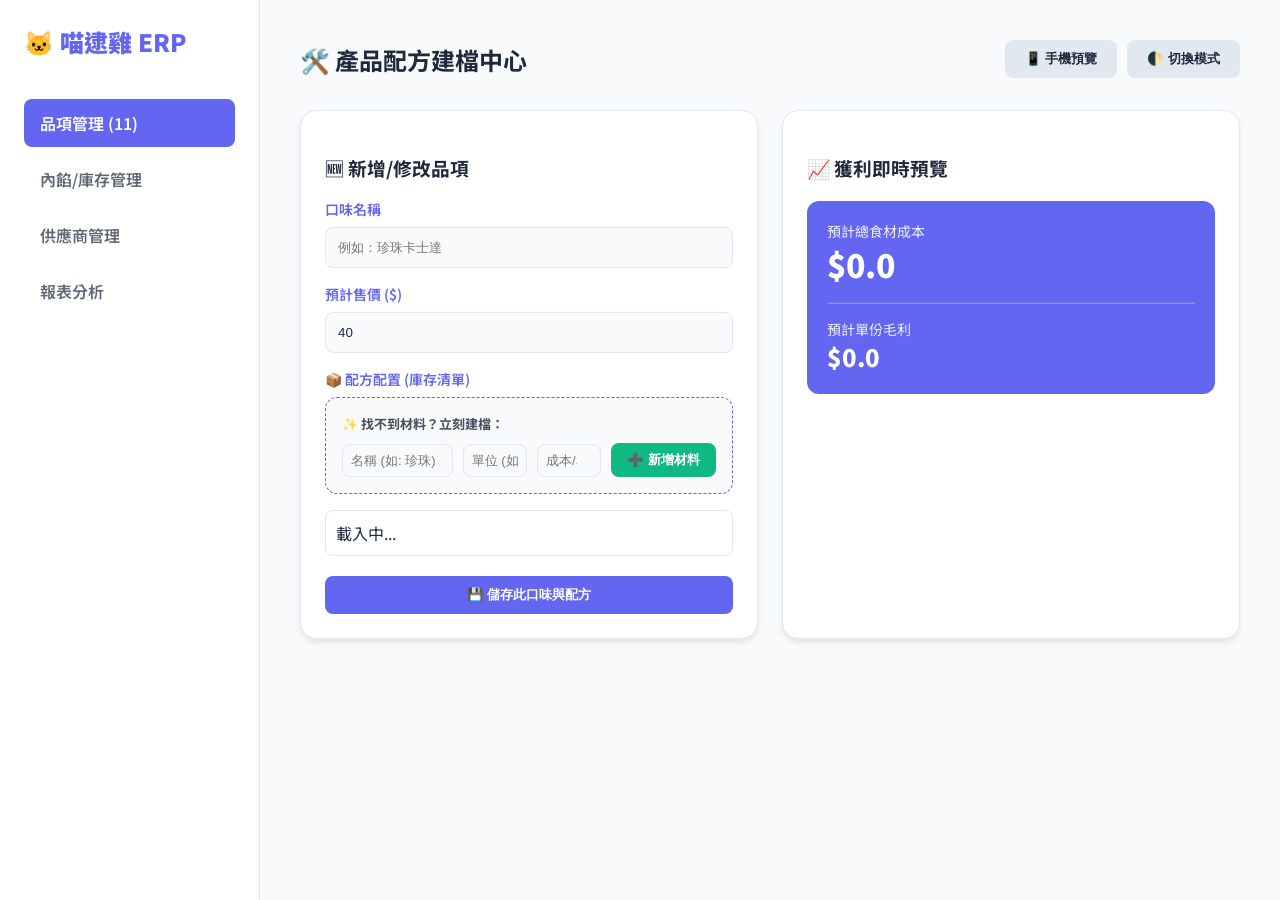
==== admin.html @ 4e8f7051 "Update admin.html" ====
<!DOCTYPE html>
<html lang="zh-TW">
<head>
    <meta charset="UTF-8">
    <meta name="viewport" content="width=device-width, initial-scale=1.0">
    <title>喵逮雞 ERP - 系統管理中心</title>
    <link href="https://fonts.googleapis.com/css2?family=Noto+Sans+TC:wght@400;700;900&display=swap" rel="stylesheet">
    <style>
        :root { --bg: #f8fafc; --card: #ffffff; --text: #1e293b; --primary: #6366f1; --border: #e2e8f0; --success: #10b981;}
        [data-theme="dark"] { --bg: #0f172a; --card: #1e293b; --text: #f1f5f9; --primary: #818cf8; --border: #334155; --success: #34d399;}

        body { font-family: 'Noto Sans TC', sans-serif; background-color: var(--bg); color: var(--text); margin: 0; display: flex; transition: all 0.3s ease; height: 100vh; overflow: hidden; }

        /* --- 側邊欄 --- */
        .sidebar { width: 260px; height: 100vh; background: var(--card); border-right: 1px solid var(--border); padding: 24px; box-sizing: border-box; flex-shrink: 0;}
        .logo { font-size: 24px; font-weight: 900; color: var(--primary); margin-bottom: 40px; }
        .nav-item { padding: 12px 16px; border-radius: 8px; cursor: pointer; margin-bottom: 8px; transition: 0.2s; font-weight: 600; color: var(--text); opacity: 0.7; }
        .nav-item:hover { opacity: 1; background: rgba(99, 102, 241, 0.1); }
        .nav-item.active { background: var(--primary); color: white; opacity: 1; }

        /* --- 主內容區 --- */
        .main-content { flex: 1; padding: 40px; max-width: 1200px; overflow-y: auto; }
        .header-actions { display: flex; justify-content: space-between; align-items: center; margin-bottom: 32px; }
        .header-actions h2 { margin: 0; }
        
        .btn-group { display: flex; gap: 10px; }

        .grid { display: grid; grid-template-columns: 1fr 1fr; gap: 24px; }
        .card { background: var(--card); padding: 24px; border-radius: 16px; border: 1px solid var(--border); box-shadow: 0 4px 6px -1px rgba(0,0,0,0.1); }

        .form-group { margin-bottom: 16px; }
        label { display: block; font-size: 14px; font-weight: 600; margin-bottom: 8px; color: var(--primary); }
        input, select { width: 100%; padding: 12px; border-radius: 8px; border: 1px solid var(--border); background: var(--bg); color: var(--text); box-sizing: border-box; }

        .quick-add-box { background: var(--bg); padding: 16px; border-radius: 12px; border: 1px dashed var(--primary); margin-bottom: 16px; display: flex; gap: 10px; align-items: center; flex-wrap: wrap;}
        .quick-add-box input { padding: 8px; font-size: 13px; }

        .bom-list { max-height: 280px; overflow-y: auto; border: 1px solid var(--border); border-radius: 8px; padding: 10px; }
        .bom-item { display: flex; align-items: center; gap: 10px; padding: 8px 0; border-bottom: 1px solid var(--border); }
        .bom-item input[type="number"] { width: 80px; }

        .btn { padding: 10px 20px; border-radius: 8px; border: none; font-weight: 700; cursor: pointer; transition: 0.2s; white-space: nowrap; }
        .btn-primary { background: var(--primary); color: white; }
        .btn-success { background: var(--success); color: white; padding: 8px 16px; }
        .btn-theme { background: var(--border); color: var(--text); }
        
        .real-time-preview { background: var(--primary); color: white; padding: 20px; border-radius: 12px; margin-top: 20px; }
        .page-section { display: none; animation: fadeIn 0.3s ease; }
        .page-section.active { display: block; }
        @keyframes fadeIn { from { opacity: 0; transform: translateY(10px); } to { opacity: 1; transform: translateY(0); } }

        /* =========================================
           自動適應 (iPad 與 手機真實環境)
           ========================================= */
        @media (max-width: 1024px) {
            .grid { grid-template-columns: 1fr; } /* iPad 直立時自動變單排 */
            .main-content { padding: 24px; }
        }
        @media (max-width: 768px) {
            body { flex-direction: column; overflow-y: auto; height: auto; }
            .sidebar { width: 100%; height: auto; position: sticky; top: 0; z-index: 100; border-right: none; border-bottom: 1px solid var(--border); padding: 12px; display: flex; flex-wrap: nowrap; overflow-x: auto; gap: 8px; align-items: center;}
            .logo { margin-bottom: 0; margin-right: 16px; font-size: 18px; white-space: nowrap; }
            .nav-item { margin-bottom: 0; white-space: nowrap; padding: 8px 12px; font-size: 14px;}
            .main-content { padding: 16px; overflow-y: visible;}
            .header-actions { flex-direction: column; align-items: flex-start; gap: 16px; }
            .btn-group { width: 100%; display: flex; }
            .btn-group .btn { flex: 1; }
            .quick-add-box input { flex: 1 1 100%; } /* 手機上輸入框換行 */
        }

        /* =========================================
           電腦端的「模擬手機」預覽模式 (模擬 iPhone 17 Pro 寬度)
           ========================================= */
        body.simulate-mobile {
            max-width: 393px;
            margin: 0 auto;
            border-left: 1px solid var(--border);
            border-right: 1px solid var(--border);
            box-shadow: 0 0 30px rgba(0,0,0,0.15);
            flex-direction: column;
            overflow-y: auto;
            height: 100vh;
        }
        body.simulate-mobile .sidebar { width: 100%; height: auto; position: sticky; top: 0; z-index: 100; border-right: none; border-bottom: 1px solid var(--border); padding: 12px; display: flex; flex-wrap: nowrap; overflow-x: auto; gap: 8px; align-items: center;}
        body.simulate-mobile .logo { display: none; } /* 手機預覽時隱藏大 Logo 節省空間 */
        body.simulate-mobile .nav-item { margin-bottom: 0; white-space: nowrap; padding: 8px 12px; font-size: 14px;}
        body.simulate-mobile .grid { grid-template-columns: 1fr; }
        body.simulate-mobile .main-content { padding: 16px; overflow-y: visible;}
        body.simulate-mobile .header-actions { flex-direction: column; align-items: stretch; gap: 12px; }
        body.simulate-mobile .header-actions h2 { font-size: 20px; }
        body.simulate-mobile .btn-group { display: flex; gap: 8px; width: 100%; }
        body.simulate-mobile .btn-group .btn { flex: 1; padding: 8px; font-size: 13px;}
        body.simulate-mobile .quick-add-box input { flex: 1 1 100%; }
    </style>
</head>
<body>

<div class="sidebar">
    <div class="logo">🐱 喵逮雞 ERP</div>
    <div class="nav-item active" onclick="switchPage('products', this)">品項管理 (11)</div>
    <div class="nav-item" onclick="switchPage('inventory', this)">內餡/庫存管理</div>
    <div class="nav-item" onclick="switchPage('suppliers', this)">供應商管理</div>
    <div class="nav-item" onclick="switchPage('reports', this)">報表分析</div>
</div>

<div class="main-content">
    <div class="header-actions">
        <h2 id="pageTitle">🛠️ 產品配方建檔中心</h2>
        <div class="btn-group">
            <button class="btn btn-theme" id="mobileToggleBtn" onclick="toggleMobileView()">📱 手機預覽</button>
            <button class="btn btn-theme" onclick="toggleTheme()">🌓 切換模式</button>
        </div>
    </div>

    <div id="page-products" class="page-section active">
        <div class="grid">
            <div class="card">
                <h3>🆕 新增/修改品項</h3>
                <div class="form-group"><label>口味名稱</label><input type="text" id="prodName" placeholder="例如：珍珠卡士達"></div>
                <div class="form-group"><label>預計售價 ($)</label><input type="number" id="prodPrice" value="40" oninput="calculateRealTime()"></div>
                
                <label>📦 配方配置 (庫存清單)</label>
                <div class="quick-add-box">
                    <div style="width: 100%; font-size: 13px; font-weight: bold; color: var(--text); opacity: 0.8;">✨ 找不到材料？立刻建檔：</div>
                    <input type="text" id="newMatName" placeholder="名稱 (如: 珍珠)" style="flex: 2;">
                    <input type="text" id="newMatUnit" placeholder="單位 (如: 克)" style="flex: 1;">
                    <input type="number" id="newMatCost" placeholder="成本/單位" style="flex: 1;" step="0.1">
                    <button class="btn btn-success" onclick="quickAddMaterial()">➕ 新增材料</button>
                </div>

                <div class="bom-list" id="bomList">載入中...</div>
                <button class="btn btn-primary" style="width: 100%; margin-top: 20px;" onclick="saveProduct()">💾 儲存此口味與配方</button>
            </div>
            <div class="card">
                <h3>📈 獲利即時預覽</h3>
                <div class="real-time-preview">
                    <div style="font-size: 14px; opacity: 0.9;">預計總食材成本</div>
                    <div style="font-size: 32px; font-weight: 900;" id="totalCost">$0.0</div>
                    <hr style="opacity: 0.3; margin: 15px 0;">
                    <div style="font-size: 14px; opacity: 0.9;">預計單份毛利</div>
                    <div style="font-size: 24px; font-weight: 900;" id="grossProfit">$0.0</div>
                </div>
            </div>
        </div>
    </div>

    <div id="page-inventory" class="page-section"><div class="card"><h3>📦 倉庫管理 (建置中)</h3></div></div>
    <div id="page-suppliers" class="page-section"><div class="card"><h3>🚚 供應商管理 (建置中)</h3></div></div>
    <div id="page-reports" class="page-section"><div class="card"><h3>📊 報表分析 (建置中)</h3></div></div>
</div>

<script>
    const API_URL = "https://whatthemeownews-erp-backend-324921111026.europe-west1.run.app";
    let materials = [];

    function switchPage(pageId, element) {
        document.querySelectorAll('.nav-item').forEach(el => el.classList.remove('active'));
        element.classList.add('active');
        document.querySelectorAll('.page-section').forEach(el => el.classList.remove('active'));
        document.getElementById('page-' + pageId).classList.add('active');
        document.getElementById('pageTitle').textContent = "🛠️ " + element.textContent;
    }

    function toggleTheme() {
        const theme = document.body.getAttribute('data-theme') === 'dark' ? 'light' : 'dark';
        document.body.setAttribute('data-theme', theme);
    }

    // 🌟 新增：切換手機預覽模式的魔法
    function toggleMobileView() {
        document.body.classList.toggle('simulate-mobile');
        const btn = document.getElementById('mobileToggleBtn');
        if (document.body.classList.contains('simulate-mobile')) {
            btn.textContent = '💻 電腦模式';
        } else {
            btn.textContent = '📱 手機預覽';
        }
    }

    async function loadMaterials() {
        const currentState = {};
        document.querySelectorAll('.bom-item').forEach(item => {
            const checkbox = item.querySelector('.mat-check');
            const qty = item.querySelector('.mat-qty').value;
            if (checkbox && checkbox.checked) {
                currentState[checkbox.dataset.id] = qty;
            }
        });

        try {
            const res = await fetch(`${API_URL}/api/inventory`);
            const result = await res.json();
            materials = result.data;
            const container = document.getElementById('bomList');
            
            if(materials.length === 0) {
                container.innerHTML = "尚未建檔任何材料，請由上方快速新增！";
                return;
            }
            
            container.innerHTML = materials.map(m => `
                <div class="bom-item">
                    <input type="checkbox" class="mat-check" data-id="${m.id}" data-cost="${m.unit_cost}" onchange="calculateRealTime()">
                    <span style="flex: 1; font-weight: bold; color: var(--primary);">${m.name}</span>
                    <input type="number" class="mat-qty" placeholder="用量" step="0.1" data-id="${m.id}" oninput="calculateRealTime()">
                    <small style="color: var(--text); opacity: 0.6;">${m.unit}</small>
                </div>
            `).join('');

            document.querySelectorAll('.bom-item').forEach(item => {
                const checkbox = item.querySelector('.mat-check');
                const qtyInput = item.querySelector('.mat-qty');
                if (currentState[checkbox.dataset.id] !== undefined) {
                    checkbox.checked = true;
                    qtyInput.value = currentState[checkbox.dataset.id];
                }
            });
            calculateRealTime();
        } catch (e) { console.error("載入失敗", e); }
    }

    async function quickAddMaterial() {
        const name = document.getElementById('newMatName').value.trim();
        const unit = document.getElementById('newMatUnit').value.trim();
        const unit_cost = parseFloat(document.getElementById('newMatCost').value);

        if(!name || !unit || isNaN(unit_cost)) return alert("請填寫完整的材料名稱、單位與成本！");

        const btn = document.querySelector('.quick-add-box .btn-success');
        btn.textContent = "⏳ 新增中...";

        try {
            const res = await fetch(`${API_URL}/api/materials`, {
                method: 'POST',
                headers: { 'Content-Type': 'application/json' },
                body: JSON.stringify({ name, unit, unit_cost })
            });
            const result = await res.json();
            
            if(result.status === 'success') {
                document.getElementById('newMatName').value = '';
                document.getElementById('newMatUnit').value = '';
                document.getElementById('newMatCost').value = '';
                await loadMaterials();
            } else {
                alert(result.message);
            }
        } catch (e) {
            alert("新增失敗，請檢查網路連線！");
        } finally {
            btn.textContent = "➕ 新增材料";
        }
    }

    function calculateRealTime() {
        let totalCost = 0;
        const price = parseFloat(document.getElementById('prodPrice').value) || 0;
        document.querySelectorAll('.bom-item').forEach(item => {
            const checkbox = item.querySelector('.mat-check');
            const qtyInput = item.querySelector('.mat-qty');
            if (checkbox.checked) {
                totalCost += (parseFloat(checkbox.dataset.cost) * (parseFloat(qtyInput.value) || 0));
            }
        });
        document.getElementById('totalCost').textContent = `$${totalCost.toFixed(2)}`;
        document.getElementById('grossProfit').textContent = `$${(price - totalCost).toFixed(2)}`;
    }

    async function saveProduct() {
        const name = document.getElementById('prodName').value.trim();
        const price = parseInt(document.getElementById('prodPrice').value);
        if(!name) return alert("請輸入口味名稱！");

        const recipes = [];
        document.querySelectorAll('.bom-item').forEach(item => {
            const checkbox = item.querySelector('.mat-check');
            if (checkbox.checked) {
                recipes.push({
                    material_id: parseInt(checkbox.dataset.id),
                    consume_qty: parseFloat(item.querySelector('.mat-qty').value) || 0
                });
            }
        });
        if(recipes.length === 0) return alert("請至少勾選一項材料作為配方！");
        
        try {
            const res = await fetch(`${API_URL}/api/admin/products`, {
                method: 'POST',
                headers: { 'Content-Type': 'application/json' },
                body: JSON.stringify({ name, price, recipes })
            });
            const result = await res.json();
            alert(result.message);
            
            if(result.status === 'success') {
                document.getElementById('prodName').value = '';
                document.querySelectorAll('.mat-check').forEach(cb => cb.checked = false);
                document.querySelectorAll('.mat-qty').forEach(qty => qty.value = '');
                calculateRealTime();
            }
        } catch (e) { alert("儲存失敗"); }
    }

    window.onload = loadMaterials;
</script>

</body>
</html>
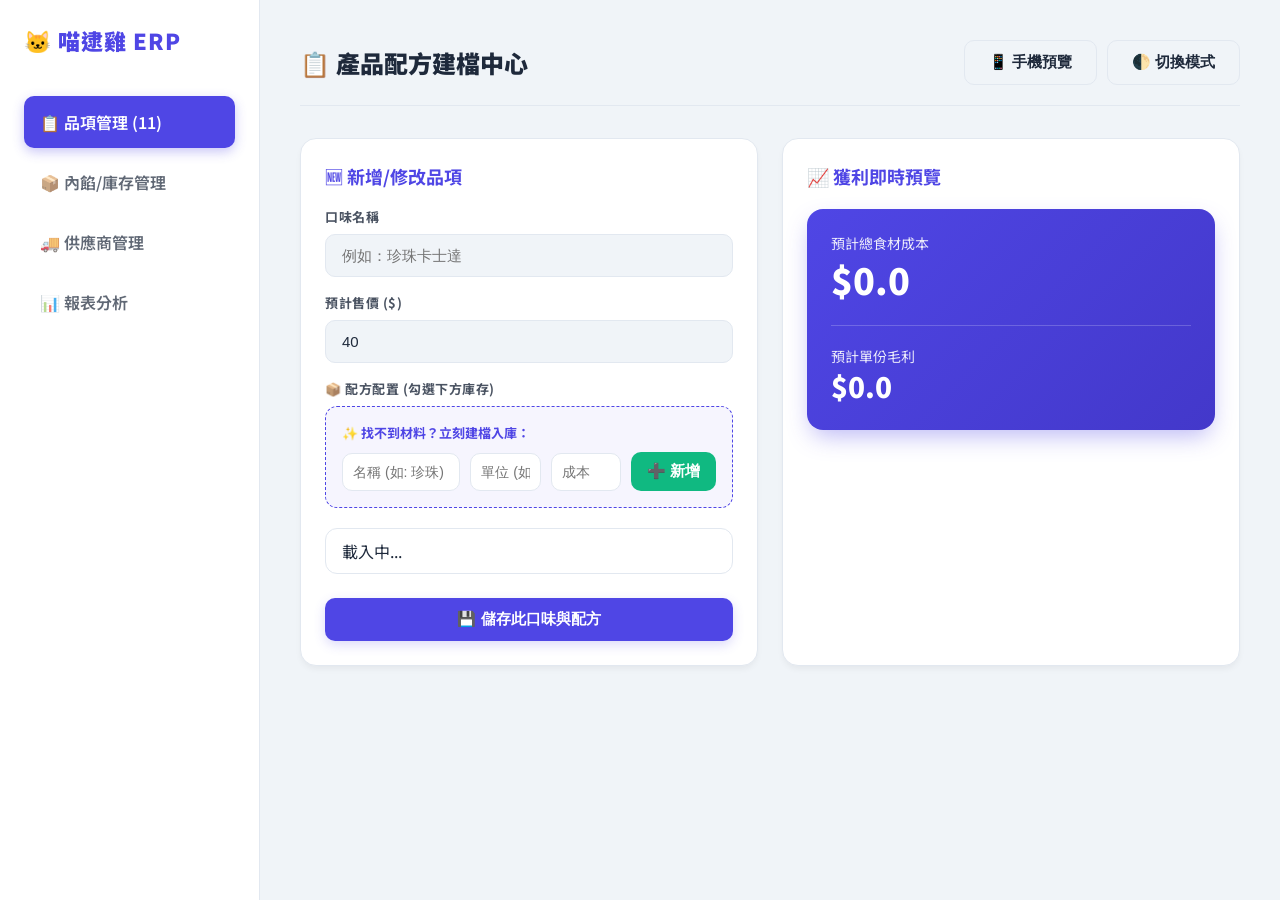
==== commit b26da16f: "Update admin.html" ====
--- a/admin.html
+++ b/admin.html
@@ -6,106 +6,128 @@
     <title>喵逮雞 ERP - 系統管理中心</title>
     <link href="https://fonts.googleapis.com/css2?family=Noto+Sans+TC:wght@400;700;900&display=swap" rel="stylesheet">
     <style>
-        :root { --bg: #f8fafc; --card: #ffffff; --text: #1e293b; --primary: #6366f1; --border: #e2e8f0; --success: #10b981;}
-        [data-theme="dark"] { --bg: #0f172a; --card: #1e293b; --text: #f1f5f9; --primary: #818cf8; --border: #334155; --success: #34d399;}
+        :root { 
+            --bg: #f0f4f8; --card: #ffffff; --text: #1e293b; 
+            --primary: #4f46e5; --primary-hover: #4338ca;
+            --border: #e2e8f0; --success: #10b981; --danger: #ef4444; --warning: #f59e0b;
+        }
+        [data-theme="dark"] { 
+            --bg: #0f172a; --card: #1e293b; --text: #f8fafc; 
+            --primary: #6366f1; --primary-hover: #818cf8;
+            --border: #334155; --success: #34d399; --danger: #f87171; --warning: #fbbf24;
+        }
 
         body { font-family: 'Noto Sans TC', sans-serif; background-color: var(--bg); color: var(--text); margin: 0; display: flex; transition: all 0.3s ease; height: 100vh; overflow: hidden; }
 
         /* --- 側邊欄 --- */
-        .sidebar { width: 260px; height: 100vh; background: var(--card); border-right: 1px solid var(--border); padding: 24px; box-sizing: border-box; flex-shrink: 0;}
-        .logo { font-size: 24px; font-weight: 900; color: var(--primary); margin-bottom: 40px; }
-        .nav-item { padding: 12px 16px; border-radius: 8px; cursor: pointer; margin-bottom: 8px; transition: 0.2s; font-weight: 600; color: var(--text); opacity: 0.7; }
-        .nav-item:hover { opacity: 1; background: rgba(99, 102, 241, 0.1); }
-        .nav-item.active { background: var(--primary); color: white; opacity: 1; }
+        .sidebar { width: 260px; height: 100vh; background: var(--card); border-right: 1px solid var(--border); padding: 24px; box-sizing: border-box; flex-shrink: 0; display: flex; flex-direction: column; gap: 8px;}
+        .logo { font-size: 22px; font-weight: 900; color: var(--primary); margin-bottom: 32px; letter-spacing: 1px;}
+        .nav-item { padding: 14px 16px; border-radius: 10px; cursor: pointer; transition: 0.2s; font-weight: 600; color: var(--text); opacity: 0.7; display: flex; align-items: center; gap: 10px;}
+        .nav-item:hover { opacity: 1; background: rgba(79, 70, 229, 0.08); }
+        .nav-item.active { background: var(--primary); color: white; opacity: 1; box-shadow: 0 4px 12px rgba(79, 70, 229, 0.3); }
 
         /* --- 主內容區 --- */
-        .main-content { flex: 1; padding: 40px; max-width: 1200px; overflow-y: auto; }
-        .header-actions { display: flex; justify-content: space-between; align-items: center; margin-bottom: 32px; }
-        .header-actions h2 { margin: 0; }
+        .main-content { flex: 1; padding: 40px; max-width: 1400px; overflow-y: auto; }
+        .header-actions { display: flex; justify-content: space-between; align-items: center; margin-bottom: 32px; border-bottom: 1px solid var(--border); padding-bottom: 20px;}
+        .header-actions h2 { margin: 0; font-size: 24px; font-weight: 900;}
         
         .btn-group { display: flex; gap: 10px; }
 
         .grid { display: grid; grid-template-columns: 1fr 1fr; gap: 24px; }
-        .card { background: var(--card); padding: 24px; border-radius: 16px; border: 1px solid var(--border); box-shadow: 0 4px 6px -1px rgba(0,0,0,0.1); }
+        .card { background: var(--card); padding: 24px; border-radius: 16px; border: 1px solid var(--border); box-shadow: 0 4px 6px -1px rgba(0,0,0,0.05); margin-bottom: 24px;}
+        .card h3 { margin-top: 0; display: flex; align-items: center; gap: 8px; color: var(--primary); font-size: 18px;}
 
         .form-group { margin-bottom: 16px; }
-        label { display: block; font-size: 14px; font-weight: 600; margin-bottom: 8px; color: var(--primary); }
-        input, select { width: 100%; padding: 12px; border-radius: 8px; border: 1px solid var(--border); background: var(--bg); color: var(--text); box-sizing: border-box; }
-
-        .quick-add-box { background: var(--bg); padding: 16px; border-radius: 12px; border: 1px dashed var(--primary); margin-bottom: 16px; display: flex; gap: 10px; align-items: center; flex-wrap: wrap;}
-        .quick-add-box input { padding: 8px; font-size: 13px; }
-
-        .bom-list { max-height: 280px; overflow-y: auto; border: 1px solid var(--border); border-radius: 8px; padding: 10px; }
-        .bom-item { display: flex; align-items: center; gap: 10px; padding: 8px 0; border-bottom: 1px solid var(--border); }
-        .bom-item input[type="number"] { width: 80px; }
-
-        .btn { padding: 10px 20px; border-radius: 8px; border: none; font-weight: 700; cursor: pointer; transition: 0.2s; white-space: nowrap; }
-        .btn-primary { background: var(--primary); color: white; }
-        .btn-success { background: var(--success); color: white; padding: 8px 16px; }
-        .btn-theme { background: var(--border); color: var(--text); }
-        
-        .real-time-preview { background: var(--primary); color: white; padding: 20px; border-radius: 12px; margin-top: 20px; }
-        .page-section { display: none; animation: fadeIn 0.3s ease; }
+        label { display: block; font-size: 13px; font-weight: 700; margin-bottom: 8px; color: var(--text); opacity: 0.8; text-transform: uppercase; letter-spacing: 0.5px;}
+        input, select { width: 100%; padding: 12px 16px; border-radius: 10px; border: 1px solid var(--border); background: var(--bg); color: var(--text); box-sizing: border-box; font-size: 15px; transition: 0.2s; }
+        input:focus { outline: none; border-color: var(--primary); box-shadow: 0 0 0 3px rgba(79, 70, 229, 0.1); }
+
+        .quick-add-box { background: rgba(79, 70, 229, 0.05); padding: 16px; border-radius: 12px; border: 1px dashed var(--primary); margin-bottom: 20px; display: flex; gap: 10px; align-items: center; flex-wrap: wrap;}
+        .quick-add-box input { padding: 10px; font-size: 14px; background: var(--card);}
+
+        /* 配方清單優化 */
+        .bom-list { max-height: 320px; overflow-y: auto; border: 1px solid var(--border); border-radius: 12px; padding: 10px 16px; background: var(--card);}
+        .bom-item { display: flex; align-items: center; gap: 12px; padding: 12px 0; border-bottom: 1px dashed var(--border); }
+        .bom-item:last-child { border-bottom: none; }
+        .bom-item .mat-check { width: 20px; height: 20px; flex-shrink: 0; cursor: pointer; accent-color: var(--primary);}
+        .bom-item .mat-name { flex: 1; font-weight: 700; color: var(--text); white-space: nowrap; overflow: hidden; text-overflow: ellipsis; font-size: 15px;}
+        .bom-item input[type="number"] { width: 90px !important; flex-shrink: 0; padding: 8px; text-align: center; }
+        .bom-item .mat-unit { width: 24px; flex-shrink: 0; text-align: right; color: var(--text); opacity: 0.5; font-size: 13px; font-weight: bold;}
+
+        /* 按鈕優化 */
+        .btn { padding: 12px 24px; border-radius: 10px; border: none; font-weight: 700; cursor: pointer; transition: 0.2s; white-space: nowrap; font-size: 15px; display: inline-flex; align-items: center; justify-content: center; gap: 8px;}
+        .btn-primary { background: var(--primary); color: white; box-shadow: 0 4px 12px rgba(79, 70, 229, 0.2); }
+        .btn-primary:hover { background: var(--primary-hover); transform: translateY(-1px); }
+        .btn-success { background: var(--success); color: white; padding: 10px 16px; }
+        .btn-theme { background: var(--bg); color: var(--text); border: 1px solid var(--border);}
+        .btn-theme:hover { background: var(--border); }
+        
+        /* 預覽卡片優化 */
+        .real-time-preview { background: linear-gradient(135deg, var(--primary), var(--primary-hover)); color: white; padding: 24px; border-radius: 16px; margin-top: 20px; box-shadow: 0 10px 25px -5px rgba(79, 70, 229, 0.4);}
+        
+        /* 🌟 新增：專業的資料表格樣式 */
+        .table-responsive { width: 100%; overflow-x: auto; border-radius: 12px; border: 1px solid var(--border); }
+        table { width: 100%; border-collapse: collapse; text-align: left; background: var(--card); min-width: 600px;}
+        th { background: var(--bg); color: var(--text); font-weight: 700; padding: 16px; font-size: 13px; text-transform: uppercase; letter-spacing: 0.5px; border-bottom: 2px solid var(--border);}
+        td { padding: 16px; border-bottom: 1px solid var(--border); font-size: 15px; color: var(--text); }
+        tr:last-child td { border-bottom: none; }
+        tr:hover { background: rgba(79, 70, 229, 0.03); }
+        
+        .badge { padding: 6px 12px; border-radius: 20px; font-size: 12px; font-weight: 800; text-transform: uppercase; letter-spacing: 0.5px;}
+        .badge-safe { background: rgba(16, 185, 129, 0.15); color: var(--success); }
+        .badge-danger { background: rgba(239, 68, 68, 0.15); color: var(--danger); }
+
+        .page-section { display: none; animation: fadeIn 0.4s ease; }
         .page-section.active { display: block; }
-        @keyframes fadeIn { from { opacity: 0; transform: translateY(10px); } to { opacity: 1; transform: translateY(0); } }
+        @keyframes fadeIn { from { opacity: 0; transform: translateY(15px); } to { opacity: 1; transform: translateY(0); } }
 
         /* =========================================
            自動適應 (iPad 與 手機真實環境)
            ========================================= */
         @media (max-width: 1024px) {
-            .grid { grid-template-columns: 1fr; } /* iPad 直立時自動變單排 */
+            .grid { grid-template-columns: 1fr; } 
             .main-content { padding: 24px; }
         }
         @media (max-width: 768px) {
             body { flex-direction: column; overflow-y: auto; height: auto; }
-            .sidebar { width: 100%; height: auto; position: sticky; top: 0; z-index: 100; border-right: none; border-bottom: 1px solid var(--border); padding: 12px; display: flex; flex-wrap: nowrap; overflow-x: auto; gap: 8px; align-items: center;}
+            .sidebar { width: 100%; height: auto; position: sticky; top: 0; z-index: 100; border-right: none; border-bottom: 1px solid var(--border); padding: 12px; display: flex; flex-direction: row; flex-wrap: nowrap; overflow-x: auto; gap: 8px; align-items: center; background: var(--card);}
             .logo { margin-bottom: 0; margin-right: 16px; font-size: 18px; white-space: nowrap; }
-            .nav-item { margin-bottom: 0; white-space: nowrap; padding: 8px 12px; font-size: 14px;}
+            .nav-item { margin-bottom: 0; white-space: nowrap; padding: 10px 14px; font-size: 14px; border-radius: 8px;}
             .main-content { padding: 16px; overflow-y: visible;}
-            .header-actions { flex-direction: column; align-items: flex-start; gap: 16px; }
+            .header-actions { flex-direction: column; align-items: flex-start; gap: 16px; padding-bottom: 16px;}
             .btn-group { width: 100%; display: flex; }
             .btn-group .btn { flex: 1; }
-            .quick-add-box input { flex: 1 1 100%; } /* 手機上輸入框換行 */
-        }
-
-        /* =========================================
-           電腦端的「模擬手機」預覽模式 (模擬 iPhone 17 Pro 寬度)
-           ========================================= */
-        body.simulate-mobile {
-            max-width: 393px;
-            margin: 0 auto;
-            border-left: 1px solid var(--border);
-            border-right: 1px solid var(--border);
-            box-shadow: 0 0 30px rgba(0,0,0,0.15);
-            flex-direction: column;
-            overflow-y: auto;
-            height: 100vh;
-        }
-        body.simulate-mobile .sidebar { width: 100%; height: auto; position: sticky; top: 0; z-index: 100; border-right: none; border-bottom: 1px solid var(--border); padding: 12px; display: flex; flex-wrap: nowrap; overflow-x: auto; gap: 8px; align-items: center;}
-        body.simulate-mobile .logo { display: none; } /* 手機預覽時隱藏大 Logo 節省空間 */
-        body.simulate-mobile .nav-item { margin-bottom: 0; white-space: nowrap; padding: 8px 12px; font-size: 14px;}
+            .quick-add-box input { flex: 1 1 100%; } 
+            .card { padding: 16px; }
+        }
+
+        body.simulate-mobile { max-width: 393px; margin: 0 auto; border-left: 1px solid var(--border); border-right: 1px solid var(--border); box-shadow: 0 0 30px rgba(0,0,0,0.15); flex-direction: column; overflow-y: auto; height: 100vh; }
+        body.simulate-mobile .sidebar { width: 100%; height: auto; position: sticky; top: 0; z-index: 100; border-right: none; border-bottom: 1px solid var(--border); padding: 12px; display: flex; flex-direction: row; flex-wrap: nowrap; overflow-x: auto; gap: 8px; align-items: center;}
+        body.simulate-mobile .logo { display: none; } 
+        body.simulate-mobile .nav-item { margin-bottom: 0; white-space: nowrap; padding: 10px 14px; font-size: 14px;}
         body.simulate-mobile .grid { grid-template-columns: 1fr; }
         body.simulate-mobile .main-content { padding: 16px; overflow-y: visible;}
         body.simulate-mobile .header-actions { flex-direction: column; align-items: stretch; gap: 12px; }
         body.simulate-mobile .header-actions h2 { font-size: 20px; }
         body.simulate-mobile .btn-group { display: flex; gap: 8px; width: 100%; }
-        body.simulate-mobile .btn-group .btn { flex: 1; padding: 8px; font-size: 13px;}
+        body.simulate-mobile .btn-group .btn { flex: 1; padding: 10px; font-size: 13px;}
         body.simulate-mobile .quick-add-box input { flex: 1 1 100%; }
+        body.simulate-mobile .card { padding: 16px; }
     </style>
 </head>
 <body>
 
 <div class="sidebar">
     <div class="logo">🐱 喵逮雞 ERP</div>
-    <div class="nav-item active" onclick="switchPage('products', this)">品項管理 (11)</div>
-    <div class="nav-item" onclick="switchPage('inventory', this)">內餡/庫存管理</div>
-    <div class="nav-item" onclick="switchPage('suppliers', this)">供應商管理</div>
-    <div class="nav-item" onclick="switchPage('reports', this)">報表分析</div>
+    <div class="nav-item active" onclick="switchPage('products', this)">📋 品項管理 (11)</div>
+    <div class="nav-item" onclick="switchPage('inventory', this)">📦 內餡/庫存管理</div>
+    <div class="nav-item" onclick="switchPage('suppliers', this)">🚚 供應商管理</div>
+    <div class="nav-item" onclick="switchPage('reports', this)">📊 報表分析</div>
 </div>
 
 <div class="main-content">
     <div class="header-actions">
-        <h2 id="pageTitle">🛠️ 產品配方建檔中心</h2>
+        <h2 id="pageTitle">📋 產品配方建檔中心</h2>
         <div class="btn-group">
             <button class="btn btn-theme" id="mobileToggleBtn" onclick="toggleMobileView()">📱 手機預覽</button>
             <button class="btn btn-theme" onclick="toggleTheme()">🌓 切換模式</button>
@@ -119,32 +141,64 @@
                 <div class="form-group"><label>口味名稱</label><input type="text" id="prodName" placeholder="例如：珍珠卡士達"></div>
                 <div class="form-group"><label>預計售價 ($)</label><input type="number" id="prodPrice" value="40" oninput="calculateRealTime()"></div>
                 
-                <label>📦 配方配置 (庫存清單)</label>
+                <label>📦 配方配置 (勾選下方庫存)</label>
                 <div class="quick-add-box">
-                    <div style="width: 100%; font-size: 13px; font-weight: bold; color: var(--text); opacity: 0.8;">✨ 找不到材料？立刻建檔：</div>
+                    <div style="width: 100%; font-size: 13px; font-weight: bold; color: var(--primary);">✨ 找不到材料？立刻建檔入庫：</div>
                     <input type="text" id="newMatName" placeholder="名稱 (如: 珍珠)" style="flex: 2;">
                     <input type="text" id="newMatUnit" placeholder="單位 (如: 克)" style="flex: 1;">
-                    <input type="number" id="newMatCost" placeholder="成本/單位" style="flex: 1;" step="0.1">
-                    <button class="btn btn-success" onclick="quickAddMaterial()">➕ 新增材料</button>
+                    <input type="number" id="newMatCost" placeholder="成本" style="flex: 1;" step="0.1">
+                    <button class="btn btn-success" onclick="addMaterial('product')">➕ 新增</button>
                 </div>
 
                 <div class="bom-list" id="bomList">載入中...</div>
-                <button class="btn btn-primary" style="width: 100%; margin-top: 20px;" onclick="saveProduct()">💾 儲存此口味與配方</button>
+                <button class="btn btn-primary" style="width: 100%; margin-top: 24px;" onclick="saveProduct()">💾 儲存此口味與配方</button>
             </div>
+            
             <div class="card">
                 <h3>📈 獲利即時預覽</h3>
                 <div class="real-time-preview">
                     <div style="font-size: 14px; opacity: 0.9;">預計總食材成本</div>
-                    <div style="font-size: 32px; font-weight: 900;" id="totalCost">$0.0</div>
-                    <hr style="opacity: 0.3; margin: 15px 0;">
+                    <div style="font-size: 36px; font-weight: 900;" id="totalCost">$0.0</div>
+                    <hr style="border: none; border-top: 1px solid rgba(255,255,255,0.2); margin: 20px 0;">
                     <div style="font-size: 14px; opacity: 0.9;">預計單份毛利</div>
-                    <div style="font-size: 24px; font-weight: 900;" id="grossProfit">$0.0</div>
+                    <div style="font-size: 28px; font-weight: 900;" id="grossProfit">$0.0</div>
                 </div>
             </div>
         </div>
     </div>
 
-    <div id="page-inventory" class="page-section"><div class="card"><h3>📦 倉庫管理 (建置中)</h3></div></div>
+    <div id="page-inventory" class="page-section">
+        <div class="card" style="margin-bottom: 24px;">
+            <h3>➕ 獨立建檔材料 (入庫)</h3>
+            <div class="quick-add-box" style="margin-bottom: 0;">
+                <input type="text" id="invMatName" placeholder="材料名稱 (如: 牽絲起司)" style="flex: 2;">
+                <input type="text" id="invMatUnit" placeholder="單位 (如: 片)" style="flex: 1;">
+                <input type="number" id="invMatCost" placeholder="單位成本 (元)" style="flex: 1;" step="0.1">
+                <button class="btn btn-primary" onclick="addMaterial('inventory')">📥 確認入庫建檔</button>
+            </div>
+        </div>
+
+        <div class="card">
+            <h3>📦 喵逮雞 總倉庫存明細</h3>
+            <div class="table-responsive">
+                <table>
+                    <thead>
+                        <tr>
+                            <th>材料名稱</th>
+                            <th>計量單位</th>
+                            <th>單位成本</th>
+                            <th>目前庫存量</th>
+                            <th>庫存狀態</th>
+                        </tr>
+                    </thead>
+                    <tbody id="inventoryTableBody">
+                        <tr><td colspan="5" style="text-align: center;">載入中...</td></tr>
+                    </tbody>
+                </table>
+            </div>
+        </div>
+    </div>
+
     <div id="page-suppliers" class="page-section"><div class="card"><h3>🚚 供應商管理 (建置中)</h3></div></div>
     <div id="page-reports" class="page-section"><div class="card"><h3>📊 報表分析 (建置中)</h3></div></div>
 </div>
@@ -158,7 +212,7 @@
         element.classList.add('active');
         document.querySelectorAll('.page-section').forEach(el => el.classList.remove('active'));
         document.getElementById('page-' + pageId).classList.add('active');
-        document.getElementById('pageTitle').textContent = "🛠️ " + element.textContent;
+        document.getElementById('pageTitle').textContent = element.textContent;
     }
 
     function toggleTheme() {
@@ -166,68 +220,95 @@
         document.body.setAttribute('data-theme', theme);
     }
 
-    // 🌟 新增：切換手機預覽模式的魔法
     function toggleMobileView() {
         document.body.classList.toggle('simulate-mobile');
         const btn = document.getElementById('mobileToggleBtn');
-        if (document.body.classList.contains('simulate-mobile')) {
-            btn.textContent = '💻 電腦模式';
-        } else {
-            btn.textContent = '📱 手機預覽';
-        }
-    }
-
+        btn.textContent = document.body.classList.contains('simulate-mobile') ? '💻 電腦模式' : '📱 手機預覽';
+    }
+
+    // 🌟 核心：載入並同時更新「配方區」與「庫存表格」
     async function loadMaterials() {
         const currentState = {};
         document.querySelectorAll('.bom-item').forEach(item => {
             const checkbox = item.querySelector('.mat-check');
-            const qty = item.querySelector('.mat-qty').value;
-            if (checkbox && checkbox.checked) {
-                currentState[checkbox.dataset.id] = qty;
-            }
+            if (checkbox && checkbox.checked) currentState[checkbox.dataset.id] = item.querySelector('.mat-qty').value;
         });
 
         try {
             const res = await fetch(`${API_URL}/api/inventory`);
             const result = await res.json();
             materials = result.data;
-            const container = document.getElementById('bomList');
             
+            // 1. 更新品項管理頁面的 BOM 列表
+            const bomContainer = document.getElementById('bomList');
             if(materials.length === 0) {
-                container.innerHTML = "尚未建檔任何材料，請由上方快速新增！";
-                return;
-            }
-            
-            container.innerHTML = materials.map(m => `
-                <div class="bom-item">
-                    <input type="checkbox" class="mat-check" data-id="${m.id}" data-cost="${m.unit_cost}" onchange="calculateRealTime()">
-                    <span style="flex: 1; font-weight: bold; color: var(--primary);">${m.name}</span>
-                    <input type="number" class="mat-qty" placeholder="用量" step="0.1" data-id="${m.id}" oninput="calculateRealTime()">
-                    <small style="color: var(--text); opacity: 0.6;">${m.unit}</small>
-                </div>
-            `).join('');
-
-            document.querySelectorAll('.bom-item').forEach(item => {
-                const checkbox = item.querySelector('.mat-check');
-                const qtyInput = item.querySelector('.mat-qty');
-                if (currentState[checkbox.dataset.id] !== undefined) {
-                    checkbox.checked = true;
-                    qtyInput.value = currentState[checkbox.dataset.id];
-                }
-            });
+                bomContainer.innerHTML = "<div style='padding:20px;text-align:center;'>尚未建檔任何材料</div>";
+            } else {
+                bomContainer.innerHTML = materials.map(m => `
+                    <div class="bom-item">
+                        <input type="checkbox" class="mat-check" data-id="${m.id}" data-cost="${m.unit_cost}" onchange="calculateRealTime()">
+                        <span class="mat-name">${m.name}</span>
+                        <input type="number" class="mat-qty" placeholder="用量" step="0.1" data-id="${m.id}" oninput="calculateRealTime()">
+                        <small class="mat-unit">${m.unit}</small>
+                    </div>
+                `).join('');
+                
+                // 還原打勾狀態
+                document.querySelectorAll('.bom-item').forEach(item => {
+                    const cb = item.querySelector('.mat-check');
+                    if (currentState[cb.dataset.id] !== undefined) {
+                        cb.checked = true;
+                        item.querySelector('.mat-qty').value = currentState[cb.dataset.id];
+                    }
+                });
+            }
+
+            // 2. 🌟 更新庫存管理頁面的專業表格
+            const invContainer = document.getElementById('inventoryTableBody');
+            if(materials.length === 0) {
+                invContainer.innerHTML = "<tr><td colspan='5' style='text-align: center;'>倉庫空空如也，請新增材料。</td></tr>";
+            } else {
+                invContainer.innerHTML = materials.map(m => {
+                    // 判斷庫存燈號
+                    const statusBadge = m.stock_qty > 0 
+                        ? `<span class="badge badge-safe">充足</span>` 
+                        : `<span class="badge badge-danger">缺貨/未進貨</span>`;
+                    
+                    return `
+                    <tr>
+                        <td style="font-weight: bold; color: var(--primary);">${m.name}</td>
+                        <td>${m.unit}</td>
+                        <td>$${m.unit_cost.toFixed(2)}</td>
+                        <td style="font-weight: bold; font-size: 16px;">${m.stock_qty}</td>
+                        <td>${statusBadge}</td>
+                    </tr>
+                `}).join('');
+            }
+
             calculateRealTime();
         } catch (e) { console.error("載入失敗", e); }
     }
 
-    async function quickAddMaterial() {
-        const name = document.getElementById('newMatName').value.trim();
-        const unit = document.getElementById('newMatUnit').value.trim();
-        const unit_cost = parseFloat(document.getElementById('newMatCost').value);
+    // 🌟 共用：新增材料邏輯 (支援兩個頁面的輸入框)
+    async function addMaterial(source) {
+        let nameId, unitId, costId, btnElement;
+        
+        if (source === 'product') {
+            nameId = 'newMatName'; unitId = 'newMatUnit'; costId = 'newMatCost';
+            btnElement = document.querySelector('#page-products .btn-success');
+        } else {
+            nameId = 'invMatName'; unitId = 'invMatUnit'; costId = 'invMatCost';
+            btnElement = document.querySelector('#page-inventory .btn-primary');
+        }
+
+        const name = document.getElementById(nameId).value.trim();
+        const unit = document.getElementById(unitId).value.trim();
+        const unit_cost = parseFloat(document.getElementById(costId).value);
 
         if(!name || !unit || isNaN(unit_cost)) return alert("請填寫完整的材料名稱、單位與成本！");
 
-        const btn = document.querySelector('.quick-add-box .btn-success');
-        btn.textContent = "⏳ 新增中...";
+        const originalText = btnElement.textContent;
+        btnElement.textContent = "⏳ 新增中...";
 
         try {
             const res = await fetch(`${API_URL}/api/materials`, {
@@ -238,17 +319,17 @@
             const result = await res.json();
             
             if(result.status === 'success') {
-                document.getElementById('newMatName').value = '';
-                document.getElementById('newMatUnit').value = '';
-                document.getElementById('newMatCost').value = '';
-                await loadMaterials();
+                document.getElementById(nameId).value = '';
+                document.getElementById(unitId).value = '';
+                document.getElementById(costId).value = '';
+                await loadMaterials(); // 重新載入，表格和列表都會同步更新！
             } else {
                 alert(result.message);
             }
         } catch (e) {
-            alert("新增失敗，請檢查網路連線！");
+            alert("新增失敗，請檢查網路！");
         } finally {
-            btn.textContent = "➕ 新增材料";
+            btnElement.textContent = originalText;
         }
     }
 
@@ -257,9 +338,8 @@
         const price = parseFloat(document.getElementById('prodPrice').value) || 0;
         document.querySelectorAll('.bom-item').forEach(item => {
             const checkbox = item.querySelector('.mat-check');
-            const qtyInput = item.querySelector('.mat-qty');
             if (checkbox.checked) {
-                totalCost += (parseFloat(checkbox.dataset.cost) * (parseFloat(qtyInput.value) || 0));
+                totalCost += (parseFloat(checkbox.dataset.cost) * (parseFloat(item.querySelector('.mat-qty').value) || 0));
             }
         });
         document.getElementById('totalCost').textContent = `$${totalCost.toFixed(2)}`;
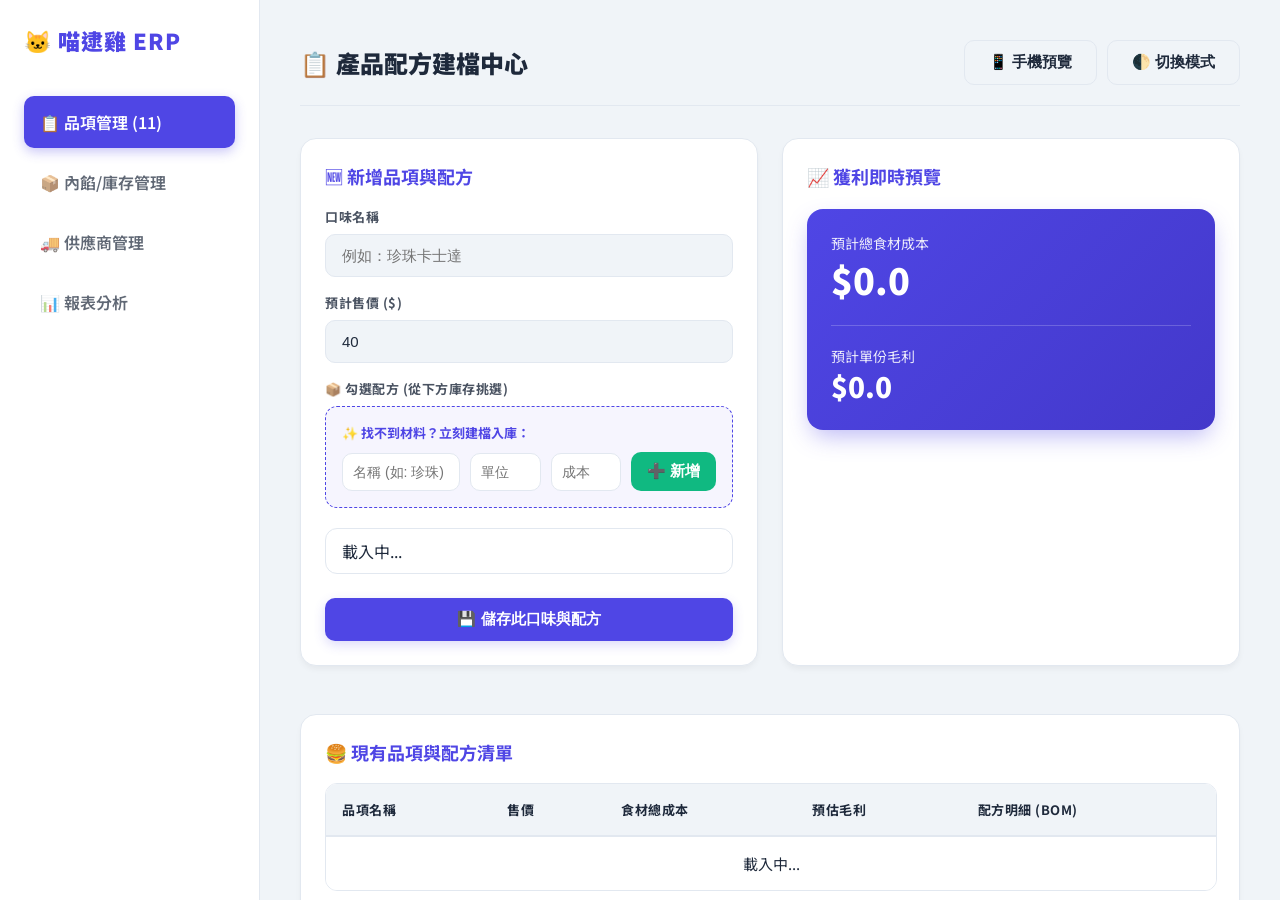
==== commit 539e66ec: "Update admin.html" ====
--- a/admin.html
+++ b/admin.html
@@ -6,33 +6,22 @@
     <title>喵逮雞 ERP - 系統管理中心</title>
     <link href="https://fonts.googleapis.com/css2?family=Noto+Sans+TC:wght@400;700;900&display=swap" rel="stylesheet">
     <style>
-        :root { 
-            --bg: #f0f4f8; --card: #ffffff; --text: #1e293b; 
-            --primary: #4f46e5; --primary-hover: #4338ca;
-            --border: #e2e8f0; --success: #10b981; --danger: #ef4444; --warning: #f59e0b;
-        }
-        [data-theme="dark"] { 
-            --bg: #0f172a; --card: #1e293b; --text: #f8fafc; 
-            --primary: #6366f1; --primary-hover: #818cf8;
-            --border: #334155; --success: #34d399; --danger: #f87171; --warning: #fbbf24;
-        }
+        :root { --bg: #f0f4f8; --card: #ffffff; --text: #1e293b; --primary: #4f46e5; --primary-hover: #4338ca; --border: #e2e8f0; --success: #10b981; --danger: #ef4444; --warning: #f59e0b;}
+        [data-theme="dark"] { --bg: #0f172a; --card: #1e293b; --text: #f8fafc; --primary: #6366f1; --primary-hover: #818cf8; --border: #334155; --success: #34d399; --danger: #f87171; --warning: #fbbf24;}
 
         body { font-family: 'Noto Sans TC', sans-serif; background-color: var(--bg); color: var(--text); margin: 0; display: flex; transition: all 0.3s ease; height: 100vh; overflow: hidden; }
 
-        /* --- 側邊欄 --- */
         .sidebar { width: 260px; height: 100vh; background: var(--card); border-right: 1px solid var(--border); padding: 24px; box-sizing: border-box; flex-shrink: 0; display: flex; flex-direction: column; gap: 8px;}
         .logo { font-size: 22px; font-weight: 900; color: var(--primary); margin-bottom: 32px; letter-spacing: 1px;}
         .nav-item { padding: 14px 16px; border-radius: 10px; cursor: pointer; transition: 0.2s; font-weight: 600; color: var(--text); opacity: 0.7; display: flex; align-items: center; gap: 10px;}
         .nav-item:hover { opacity: 1; background: rgba(79, 70, 229, 0.08); }
         .nav-item.active { background: var(--primary); color: white; opacity: 1; box-shadow: 0 4px 12px rgba(79, 70, 229, 0.3); }
 
-        /* --- 主內容區 --- */
         .main-content { flex: 1; padding: 40px; max-width: 1400px; overflow-y: auto; }
         .header-actions { display: flex; justify-content: space-between; align-items: center; margin-bottom: 32px; border-bottom: 1px solid var(--border); padding-bottom: 20px;}
         .header-actions h2 { margin: 0; font-size: 24px; font-weight: 900;}
         
         .btn-group { display: flex; gap: 10px; }
-
         .grid { display: grid; grid-template-columns: 1fr 1fr; gap: 24px; }
         .card { background: var(--card); padding: 24px; border-radius: 16px; border: 1px solid var(--border); box-shadow: 0 4px 6px -1px rgba(0,0,0,0.05); margin-bottom: 24px;}
         .card h3 { margin-top: 0; display: flex; align-items: center; gap: 8px; color: var(--primary); font-size: 18px;}
@@ -45,7 +34,6 @@
         .quick-add-box { background: rgba(79, 70, 229, 0.05); padding: 16px; border-radius: 12px; border: 1px dashed var(--primary); margin-bottom: 20px; display: flex; gap: 10px; align-items: center; flex-wrap: wrap;}
         .quick-add-box input { padding: 10px; font-size: 14px; background: var(--card);}
 
-        /* 配方清單優化 */
         .bom-list { max-height: 320px; overflow-y: auto; border: 1px solid var(--border); border-radius: 12px; padding: 10px 16px; background: var(--card);}
         .bom-item { display: flex; align-items: center; gap: 12px; padding: 12px 0; border-bottom: 1px dashed var(--border); }
         .bom-item:last-child { border-bottom: none; }
@@ -54,7 +42,6 @@
         .bom-item input[type="number"] { width: 90px !important; flex-shrink: 0; padding: 8px; text-align: center; }
         .bom-item .mat-unit { width: 24px; flex-shrink: 0; text-align: right; color: var(--text); opacity: 0.5; font-size: 13px; font-weight: bold;}
 
-        /* 按鈕優化 */
         .btn { padding: 12px 24px; border-radius: 10px; border: none; font-weight: 700; cursor: pointer; transition: 0.2s; white-space: nowrap; font-size: 15px; display: inline-flex; align-items: center; justify-content: center; gap: 8px;}
         .btn-primary { background: var(--primary); color: white; box-shadow: 0 4px 12px rgba(79, 70, 229, 0.2); }
         .btn-primary:hover { background: var(--primary-hover); transform: translateY(-1px); }
@@ -62,13 +49,11 @@
         .btn-theme { background: var(--bg); color: var(--text); border: 1px solid var(--border);}
         .btn-theme:hover { background: var(--border); }
         
-        /* 預覽卡片優化 */
         .real-time-preview { background: linear-gradient(135deg, var(--primary), var(--primary-hover)); color: white; padding: 24px; border-radius: 16px; margin-top: 20px; box-shadow: 0 10px 25px -5px rgba(79, 70, 229, 0.4);}
         
-        /* 🌟 新增：專業的資料表格樣式 */
         .table-responsive { width: 100%; overflow-x: auto; border-radius: 12px; border: 1px solid var(--border); }
         table { width: 100%; border-collapse: collapse; text-align: left; background: var(--card); min-width: 600px;}
-        th { background: var(--bg); color: var(--text); font-weight: 700; padding: 16px; font-size: 13px; text-transform: uppercase; letter-spacing: 0.5px; border-bottom: 2px solid var(--border);}
+        th { background: var(--bg); color: var(--text); font-weight: 700; padding: 16px; font-size: 13px; text-transform: uppercase; letter-spacing: 0.5px; border-bottom: 2px solid var(--border); white-space: nowrap;}
         td { padding: 16px; border-bottom: 1px solid var(--border); font-size: 15px; color: var(--text); }
         tr:last-child td { border-bottom: none; }
         tr:hover { background: rgba(79, 70, 229, 0.03); }
@@ -77,17 +62,17 @@
         .badge-safe { background: rgba(16, 185, 129, 0.15); color: var(--success); }
         .badge-danger { background: rgba(239, 68, 68, 0.15); color: var(--danger); }
 
+        .modal-overlay { display: none; position: fixed; top: 0; left: 0; right: 0; bottom: 0; background: rgba(0,0,0,0.6); z-index: 1000; align-items: center; justify-content: center; opacity: 0; transition: opacity 0.3s ease; backdrop-filter: blur(4px);}
+        .modal-overlay.active { display: flex; opacity: 1; }
+        .modal { background: var(--card); padding: 32px; border-radius: 20px; width: 90%; max-width: 450px; box-shadow: 0 25px 50px -12px rgba(0,0,0,0.25); transform: translateY(20px); transition: transform 0.3s ease; }
+        .modal-overlay.active .modal { transform: translateY(0); }
+        .modal h3 { margin-top: 0; color: var(--primary); font-size: 20px; margin-bottom: 24px;}
+
         .page-section { display: none; animation: fadeIn 0.4s ease; }
         .page-section.active { display: block; }
         @keyframes fadeIn { from { opacity: 0; transform: translateY(15px); } to { opacity: 1; transform: translateY(0); } }
 
-        /* =========================================
-           自動適應 (iPad 與 手機真實環境)
-           ========================================= */
-        @media (max-width: 1024px) {
-            .grid { grid-template-columns: 1fr; } 
-            .main-content { padding: 24px; }
-        }
+        @media (max-width: 1024px) { .grid { grid-template-columns: 1fr; } .main-content { padding: 24px; } }
         @media (max-width: 768px) {
             body { flex-direction: column; overflow-y: auto; height: auto; }
             .sidebar { width: 100%; height: auto; position: sticky; top: 0; z-index: 100; border-right: none; border-bottom: 1px solid var(--border); padding: 12px; display: flex; flex-direction: row; flex-wrap: nowrap; overflow-x: auto; gap: 8px; align-items: center; background: var(--card);}
@@ -100,7 +85,6 @@
             .quick-add-box input { flex: 1 1 100%; } 
             .card { padding: 16px; }
         }
-
         body.simulate-mobile { max-width: 393px; margin: 0 auto; border-left: 1px solid var(--border); border-right: 1px solid var(--border); box-shadow: 0 0 30px rgba(0,0,0,0.15); flex-direction: column; overflow-y: auto; height: 100vh; }
         body.simulate-mobile .sidebar { width: 100%; height: auto; position: sticky; top: 0; z-index: 100; border-right: none; border-bottom: 1px solid var(--border); padding: 12px; display: flex; flex-direction: row; flex-wrap: nowrap; overflow-x: auto; gap: 8px; align-items: center;}
         body.simulate-mobile .logo { display: none; } 
@@ -137,15 +121,15 @@
     <div id="page-products" class="page-section active">
         <div class="grid">
             <div class="card">
-                <h3>🆕 新增/修改品項</h3>
+                <h3>🆕 新增品項與配方</h3>
                 <div class="form-group"><label>口味名稱</label><input type="text" id="prodName" placeholder="例如：珍珠卡士達"></div>
                 <div class="form-group"><label>預計售價 ($)</label><input type="number" id="prodPrice" value="40" oninput="calculateRealTime()"></div>
                 
-                <label>📦 配方配置 (勾選下方庫存)</label>
+                <label>📦 勾選配方 (從下方庫存挑選)</label>
                 <div class="quick-add-box">
                     <div style="width: 100%; font-size: 13px; font-weight: bold; color: var(--primary);">✨ 找不到材料？立刻建檔入庫：</div>
                     <input type="text" id="newMatName" placeholder="名稱 (如: 珍珠)" style="flex: 2;">
-                    <input type="text" id="newMatUnit" placeholder="單位 (如: 克)" style="flex: 1;">
+                    <input type="text" id="newMatUnit" placeholder="單位" style="flex: 1;">
                     <input type="number" id="newMatCost" placeholder="成本" style="flex: 1;" step="0.1">
                     <button class="btn btn-success" onclick="addMaterial('product')">➕ 新增</button>
                 </div>
@@ -165,6 +149,26 @@
                 </div>
             </div>
         </div>
+
+        <div class="card" style="margin-top: 24px;">
+            <h3>🍔 現有品項與配方清單</h3>
+            <div class="table-responsive">
+                <table>
+                    <thead>
+                        <tr>
+                            <th>品項名稱</th>
+                            <th>售價</th>
+                            <th>食材總成本</th>
+                            <th>預估毛利</th>
+                            <th>配方明細 (BOM)</th>
+                        </tr>
+                    </thead>
+                    <tbody id="productTableBody">
+                        <tr><td colspan="5" style="text-align: center;">載入中...</td></tr>
+                    </tbody>
+                </table>
+            </div>
+        </div>
     </div>
 
     <div id="page-inventory" class="page-section">
@@ -188,11 +192,12 @@
                             <th>計量單位</th>
                             <th>單位成本</th>
                             <th>目前庫存量</th>
-                            <th>庫存狀態</th>
+                            <th>狀態</th>
+                            <th style="text-align: right;">操作</th>
                         </tr>
                     </thead>
                     <tbody id="inventoryTableBody">
-                        <tr><td colspan="5" style="text-align: center;">載入中...</td></tr>
+                        <tr><td colspan="6" style="text-align: center;">載入中...</td></tr>
                     </tbody>
                 </table>
             </div>
@@ -201,6 +206,26 @@
 
     <div id="page-suppliers" class="page-section"><div class="card"><h3>🚚 供應商管理 (建置中)</h3></div></div>
     <div id="page-reports" class="page-section"><div class="card"><h3>📊 報表分析 (建置中)</h3></div></div>
+</div>
+
+<div class="modal-overlay" id="editModal">
+    <div class="modal">
+        <h3>✏️ 調整材料與庫存</h3>
+        <input type="hidden" id="editMatId">
+        <div class="form-group"><label>材料名稱</label><input type="text" id="editMatName"></div>
+        <div class="grid" style="gap: 16px; margin-bottom: 16px;">
+            <div class="form-group" style="margin-bottom: 0;"><label>計量單位</label><input type="text" id="editMatUnit"></div>
+            <div class="form-group" style="margin-bottom: 0;"><label>單位成本 ($)</label><input type="number" id="editMatCost" step="0.1"></div>
+        </div>
+        <div class="form-group">
+            <label style="color: var(--success);">📦 庫存盤點量</label>
+            <input type="number" id="editMatStock" step="0.1" style="font-size: 18px; font-weight: bold; color: var(--primary);">
+        </div>
+        <div style="display: flex; justify-content: flex-end; gap: 12px; margin-top: 30px;">
+            <button class="btn btn-theme" onclick="closeEditModal()">取消</button>
+            <button class="btn btn-primary" onclick="submitEditMaterial()">💾 儲存修改</button>
+        </div>
+    </div>
 </div>
 
 <script>
@@ -222,16 +247,14 @@
 
     function toggleMobileView() {
         document.body.classList.toggle('simulate-mobile');
-        const btn = document.getElementById('mobileToggleBtn');
-        btn.textContent = document.body.classList.contains('simulate-mobile') ? '💻 電腦模式' : '📱 手機預覽';
-    }
-
-    // 🌟 核心：載入並同時更新「配方區」與「庫存表格」
+        document.getElementById('mobileToggleBtn').textContent = document.body.classList.contains('simulate-mobile') ? '💻 電腦模式' : '📱 手機預覽';
+    }
+
     async function loadMaterials() {
         const currentState = {};
         document.querySelectorAll('.bom-item').forEach(item => {
-            const checkbox = item.querySelector('.mat-check');
-            if (checkbox && checkbox.checked) currentState[checkbox.dataset.id] = item.querySelector('.mat-qty').value;
+            const cb = item.querySelector('.mat-check');
+            if (cb && cb.checked) currentState[cb.dataset.id] = item.querySelector('.mat-qty').value;
         });
 
         try {
@@ -239,10 +262,9 @@
             const result = await res.json();
             materials = result.data;
             
-            // 1. 更新品項管理頁面的 BOM 列表
             const bomContainer = document.getElementById('bomList');
             if(materials.length === 0) {
-                bomContainer.innerHTML = "<div style='padding:20px;text-align:center;'>尚未建檔任何材料</div>";
+                bomContainer.innerHTML = "<div style='padding:20px;text-align:center;'>尚未建檔材料</div>";
             } else {
                 bomContainer.innerHTML = materials.map(m => `
                     <div class="bom-item">
@@ -252,8 +274,6 @@
                         <small class="mat-unit">${m.unit}</small>
                     </div>
                 `).join('');
-                
-                // 還原打勾狀態
                 document.querySelectorAll('.bom-item').forEach(item => {
                     const cb = item.querySelector('.mat-check');
                     if (currentState[cb.dataset.id] !== undefined) {
@@ -263,84 +283,115 @@
                 });
             }
 
-            // 2. 🌟 更新庫存管理頁面的專業表格
             const invContainer = document.getElementById('inventoryTableBody');
             if(materials.length === 0) {
-                invContainer.innerHTML = "<tr><td colspan='5' style='text-align: center;'>倉庫空空如也，請新增材料。</td></tr>";
+                invContainer.innerHTML = "<tr><td colspan='6' style='text-align: center;'>倉庫空空如也</td></tr>";
             } else {
-                invContainer.innerHTML = materials.map(m => {
-                    // 判斷庫存燈號
-                    const statusBadge = m.stock_qty > 0 
-                        ? `<span class="badge badge-safe">充足</span>` 
-                        : `<span class="badge badge-danger">缺貨/未進貨</span>`;
-                    
-                    return `
+                invContainer.innerHTML = materials.map(m => `
                     <tr>
                         <td style="font-weight: bold; color: var(--primary);">${m.name}</td>
                         <td>${m.unit}</td>
                         <td>$${m.unit_cost.toFixed(2)}</td>
                         <td style="font-weight: bold; font-size: 16px;">${m.stock_qty}</td>
-                        <td>${statusBadge}</td>
+                        <td>${m.stock_qty > 0 ? '<span class="badge badge-safe">充足</span>' : '<span class="badge badge-danger">缺貨</span>'}</td>
+                        <td style="text-align: right;">
+                            <button class="btn btn-theme" style="padding: 6px 12px; font-size: 13px;" 
+                            onclick="openEditModal(${m.id}, '${m.name}', '${m.unit}', ${m.unit_cost}, ${m.stock_qty})">✏️ 調整</button>
+                        </td>
                     </tr>
-                `}).join('');
+                `).join('');
             }
-
             calculateRealTime();
-        } catch (e) { console.error("載入失敗", e); }
-    }
-
-    // 🌟 共用：新增材料邏輯 (支援兩個頁面的輸入框)
+        } catch (e) { console.error("載入材料失敗", e); }
+    }
+
+    // 🌟 新增：載入並繪製已建立的品項表格
+    async function loadProducts() {
+        try {
+            const res = await fetch(`${API_URL}/api/admin/products`);
+            const result = await res.json();
+            const container = document.getElementById('productTableBody');
+            
+            if (result.data.length === 0) {
+                container.innerHTML = "<tr><td colspan='5' style='text-align: center;'>尚未建立任何品項。請在上方建檔！</td></tr>";
+                return;
+            }
+            
+            container.innerHTML = result.data.map(p => `
+                <tr>
+                    <td style="font-weight: bold; color: var(--primary); font-size: 16px;">${p.name}</td>
+                    <td style="font-weight: bold;">$${p.price}</td>
+                    <td>$${p.total_cost}</td>
+                    <td style="font-weight: bold; color: var(--success); font-size: 16px;">$${p.gross_profit}</td>
+                    <td style="font-size: 13px; color: var(--text); opacity: 0.8; line-height: 1.5;">${p.recipe_summary || '尚未設定配方'}</td>
+                </tr>
+            `).join('');
+        } catch (e) { console.error("載入品項失敗", e); }
+    }
+
+    function openEditModal(id, name, unit, cost, stock) {
+        document.getElementById('editMatId').value = id; document.getElementById('editMatName').value = name;
+        document.getElementById('editMatUnit').value = unit; document.getElementById('editMatCost').value = cost;
+        document.getElementById('editMatStock').value = stock; document.getElementById('editModal').classList.add('active');
+    }
+
+    function closeEditModal() { document.getElementById('editModal').classList.remove('active'); }
+
+    async function submitEditMaterial() {
+        const id = document.getElementById('editMatId').value;
+        const name = document.getElementById('editMatName').value.trim();
+        const unit = document.getElementById('editMatUnit').value.trim();
+        const unit_cost = parseFloat(document.getElementById('editMatCost').value);
+        const stock_qty = parseFloat(document.getElementById('editMatStock').value);
+
+        if(!name || !unit || isNaN(unit_cost) || isNaN(stock_qty)) return alert("欄位不可空白！");
+        const btn = document.querySelector('#editModal .btn-primary');
+        const originalText = btn.textContent; btn.textContent = "⏳ 儲存中...";
+
+        try {
+            const res = await fetch(`${API_URL}/api/materials/${id}`, {
+                method: 'PUT', headers: { 'Content-Type': 'application/json' },
+                body: JSON.stringify({ name, unit, unit_cost, stock_qty })
+            });
+            const result = await res.json();
+            if(result.status === 'success') {
+                closeEditModal();
+                await loadMaterials();
+                await loadProducts(); // 庫存成本改變，品項利潤也要重新計算顯示！
+            } else alert(result.message);
+        } catch (e) { alert("修改失敗，請檢查網路！"); } finally { btn.textContent = originalText; }
+    }
+
     async function addMaterial(source) {
-        let nameId, unitId, costId, btnElement;
-        
-        if (source === 'product') {
-            nameId = 'newMatName'; unitId = 'newMatUnit'; costId = 'newMatCost';
-            btnElement = document.querySelector('#page-products .btn-success');
-        } else {
-            nameId = 'invMatName'; unitId = 'invMatUnit'; costId = 'invMatCost';
-            btnElement = document.querySelector('#page-inventory .btn-primary');
-        }
-
+        const nameId = source === 'product' ? 'newMatName' : 'invMatName';
+        const unitId = source === 'product' ? 'newMatUnit' : 'invMatUnit';
+        const costId = source === 'product' ? 'newMatCost' : 'invMatCost';
+        const btn = source === 'product' ? document.querySelector('#page-products .btn-success') : document.querySelector('#page-inventory .btn-primary');
         const name = document.getElementById(nameId).value.trim();
         const unit = document.getElementById(unitId).value.trim();
         const unit_cost = parseFloat(document.getElementById(costId).value);
 
-        if(!name || !unit || isNaN(unit_cost)) return alert("請填寫完整的材料名稱、單位與成本！");
-
-        const originalText = btnElement.textContent;
-        btnElement.textContent = "⏳ 新增中...";
+        if(!name || !unit || isNaN(unit_cost)) return alert("請填妥資料！");
+        const originalText = btn.textContent; btn.textContent = "⏳ 新增中...";
 
         try {
             const res = await fetch(`${API_URL}/api/materials`, {
-                method: 'POST',
-                headers: { 'Content-Type': 'application/json' },
+                method: 'POST', headers: { 'Content-Type': 'application/json' },
                 body: JSON.stringify({ name, unit, unit_cost })
             });
             const result = await res.json();
-            
             if(result.status === 'success') {
-                document.getElementById(nameId).value = '';
-                document.getElementById(unitId).value = '';
-                document.getElementById(costId).value = '';
-                await loadMaterials(); // 重新載入，表格和列表都會同步更新！
-            } else {
-                alert(result.message);
-            }
-        } catch (e) {
-            alert("新增失敗，請檢查網路！");
-        } finally {
-            btnElement.textContent = originalText;
-        }
+                document.getElementById(nameId).value = ''; document.getElementById(unitId).value = ''; document.getElementById(costId).value = '';
+                await loadMaterials(); 
+            } else alert(result.message);
+        } catch (e) { alert("新增失敗"); } finally { btn.textContent = originalText; }
     }
 
     function calculateRealTime() {
-        let totalCost = 0;
-        const price = parseFloat(document.getElementById('prodPrice').value) || 0;
+        let totalCost = 0; const price = parseFloat(document.getElementById('prodPrice').value) || 0;
         document.querySelectorAll('.bom-item').forEach(item => {
             const checkbox = item.querySelector('.mat-check');
-            if (checkbox.checked) {
-                totalCost += (parseFloat(checkbox.dataset.cost) * (parseFloat(item.querySelector('.mat-qty').value) || 0));
-            }
+            if (checkbox.checked) totalCost += (parseFloat(checkbox.dataset.cost) * (parseFloat(item.querySelector('.mat-qty').value) || 0));
         });
         document.getElementById('totalCost').textContent = `$${totalCost.toFixed(2)}`;
         document.getElementById('grossProfit').textContent = `$${(price - totalCost).toFixed(2)}`;
@@ -353,35 +404,33 @@
 
         const recipes = [];
         document.querySelectorAll('.bom-item').forEach(item => {
-            const checkbox = item.querySelector('.mat-check');
-            if (checkbox.checked) {
-                recipes.push({
-                    material_id: parseInt(checkbox.dataset.id),
-                    consume_qty: parseFloat(item.querySelector('.mat-qty').value) || 0
-                });
-            }
+            const cb = item.querySelector('.mat-check');
+            if (cb.checked) recipes.push({ material_id: parseInt(cb.dataset.id), consume_qty: parseFloat(item.querySelector('.mat-qty').value) || 0 });
         });
-        if(recipes.length === 0) return alert("請至少勾選一項材料作為配方！");
+        if(recipes.length === 0) return alert("請勾選至少一項配方！");
         
         try {
             const res = await fetch(`${API_URL}/api/admin/products`, {
-                method: 'POST',
-                headers: { 'Content-Type': 'application/json' },
+                method: 'POST', headers: { 'Content-Type': 'application/json' },
                 body: JSON.stringify({ name, price, recipes })
             });
             const result = await res.json();
             alert(result.message);
-            
             if(result.status === 'success') {
                 document.getElementById('prodName').value = '';
                 document.querySelectorAll('.mat-check').forEach(cb => cb.checked = false);
                 document.querySelectorAll('.mat-qty').forEach(qty => qty.value = '');
                 calculateRealTime();
+                await loadProducts(); // 🌟 儲存後立即重新載入表格，展示剛建立的口味！
             }
         } catch (e) { alert("儲存失敗"); }
     }
 
-    window.onload = loadMaterials;
+    // 🌟 網頁開啟時，同時載入「庫存清單」與「現有品項」
+    window.onload = async () => {
+        await loadMaterials();
+        await loadProducts();
+    };
 </script>
 
 </body>
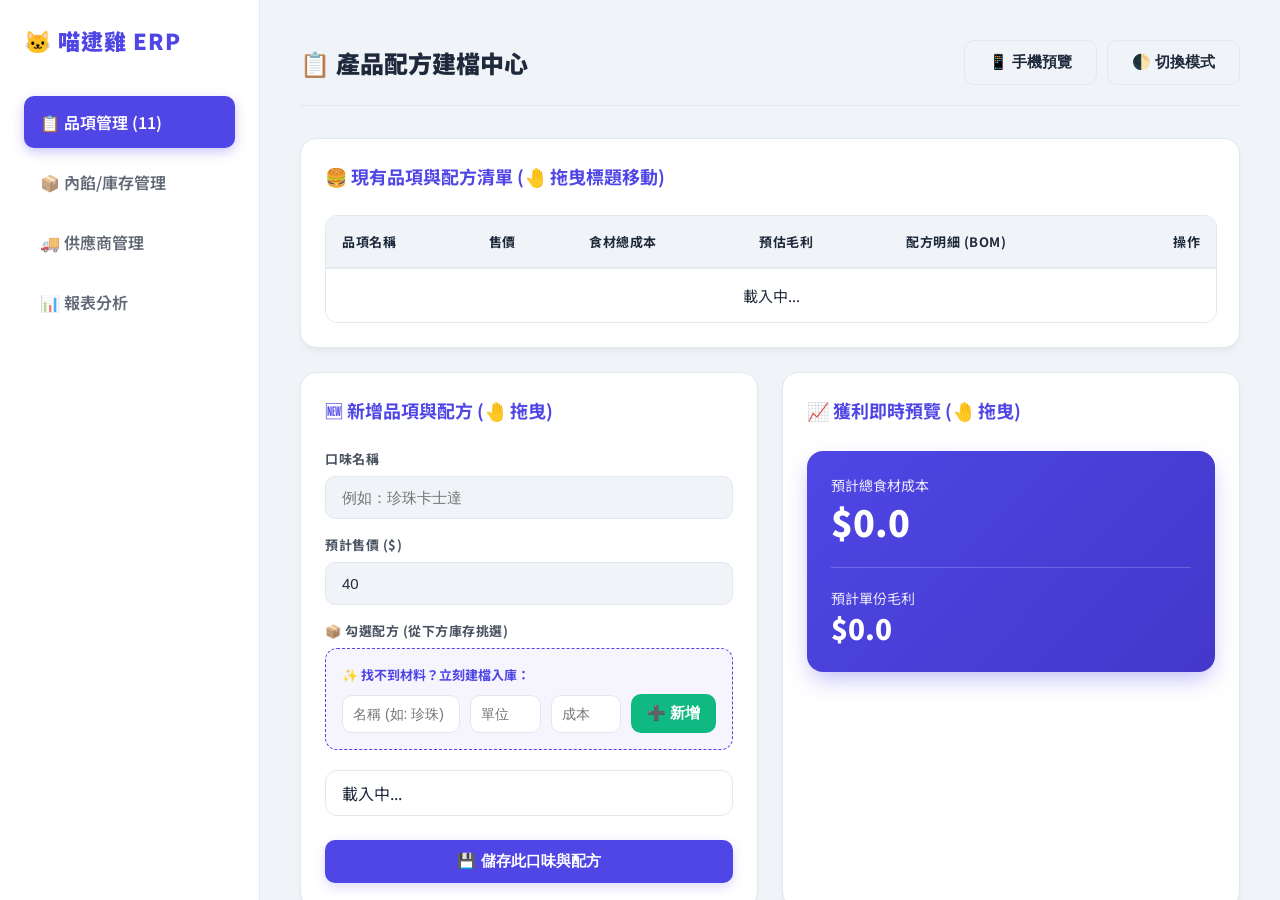
==== commit e76f1695: "Update admin.html" ====
--- a/admin.html
+++ b/admin.html
@@ -23,8 +23,13 @@
         
         .btn-group { display: flex; gap: 10px; }
         .grid { display: grid; grid-template-columns: 1fr 1fr; gap: 24px; }
-        .card { background: var(--card); padding: 24px; border-radius: 16px; border: 1px solid var(--border); box-shadow: 0 4px 6px -1px rgba(0,0,0,0.05); margin-bottom: 24px;}
-        .card h3 { margin-top: 0; display: flex; align-items: center; gap: 8px; color: var(--primary); font-size: 18px;}
+        
+        /* 🌟 拖曳區塊的專屬樣式 */
+        .card { background: var(--card); padding: 24px; border-radius: 16px; border: 1px solid var(--border); box-shadow: 0 4px 6px -1px rgba(0,0,0,0.05); margin-bottom: 24px; transition: transform 0.2s, box-shadow 0.2s; }
+        .card.dragging { opacity: 0.5; transform: scale(0.98); box-shadow: 0 10px 25px rgba(0,0,0,0.1); }
+        .card.drag-over { border: 2px dashed var(--primary); transform: scale(1.02); }
+        .card h3 { margin-top: 0; display: flex; align-items: center; gap: 8px; color: var(--primary); font-size: 18px; cursor: grab; padding-bottom: 8px;}
+        .card h3:active { cursor: grabbing; }
 
         .form-group { margin-bottom: 16px; }
         label { display: block; font-size: 13px; font-weight: 700; margin-bottom: 8px; color: var(--text); opacity: 0.8; text-transform: uppercase; letter-spacing: 0.5px;}
@@ -64,7 +69,7 @@
 
         .modal-overlay { display: none; position: fixed; top: 0; left: 0; right: 0; bottom: 0; background: rgba(0,0,0,0.6); z-index: 1000; align-items: center; justify-content: center; opacity: 0; transition: opacity 0.3s ease; backdrop-filter: blur(4px);}
         .modal-overlay.active { display: flex; opacity: 1; }
-        .modal { background: var(--card); padding: 32px; border-radius: 20px; width: 90%; max-width: 450px; box-shadow: 0 25px 50px -12px rgba(0,0,0,0.25); transform: translateY(20px); transition: transform 0.3s ease; }
+        .modal { background: var(--card); padding: 32px; border-radius: 20px; width: 90%; max-width: 450px; box-shadow: 0 25px 50px -12px rgba(0,0,0,0.25); transform: translateY(20px); transition: transform 0.3s ease; max-height: 90vh; overflow-y: auto;}
         .modal-overlay.active .modal { transform: translateY(0); }
         .modal h3 { margin-top: 0; color: var(--primary); font-size: 20px; margin-bottom: 24px;}
 
@@ -119,9 +124,30 @@
     </div>
 
     <div id="page-products" class="page-section active">
-        <div class="grid">
-            <div class="card">
-                <h3>🆕 新增品項與配方</h3>
+        <div class="card drag-card">
+            <h3 title="按住可拖曳此區塊">🍔 現有品項與配方清單 (🤚 拖曳標題移動)</h3>
+            <div class="table-responsive">
+                <table>
+                    <thead>
+                        <tr>
+                            <th>品項名稱</th>
+                            <th>售價</th>
+                            <th>食材總成本</th>
+                            <th>預估毛利</th>
+                            <th>配方明細 (BOM)</th>
+                            <th style="text-align: right;">操作</th>
+                        </tr>
+                    </thead>
+                    <tbody id="productTableBody">
+                        <tr><td colspan="6" style="text-align: center;">載入中...</td></tr>
+                    </tbody>
+                </table>
+            </div>
+        </div>
+
+        <div class="grid" id="productGridCards">
+            <div class="card drag-card">
+                <h3 title="按住可拖曳此區塊">🆕 新增品項與配方 (🤚 拖曳)</h3>
                 <div class="form-group"><label>口味名稱</label><input type="text" id="prodName" placeholder="例如：珍珠卡士達"></div>
                 <div class="form-group"><label>預計售價 ($)</label><input type="number" id="prodPrice" value="40" oninput="calculateRealTime()"></div>
                 
@@ -138,8 +164,8 @@
                 <button class="btn btn-primary" style="width: 100%; margin-top: 24px;" onclick="saveProduct()">💾 儲存此口味與配方</button>
             </div>
             
-            <div class="card">
-                <h3>📈 獲利即時預覽</h3>
+            <div class="card drag-card">
+                <h3 title="按住可拖曳此區塊">📈 獲利即時預覽 (🤚 拖曳)</h3>
                 <div class="real-time-preview">
                     <div style="font-size: 14px; opacity: 0.9;">預計總食材成本</div>
                     <div style="font-size: 36px; font-weight: 900;" id="totalCost">$0.0</div>
@@ -149,31 +175,11 @@
                 </div>
             </div>
         </div>
-
-        <div class="card" style="margin-top: 24px;">
-            <h3>🍔 現有品項與配方清單</h3>
-            <div class="table-responsive">
-                <table>
-                    <thead>
-                        <tr>
-                            <th>品項名稱</th>
-                            <th>售價</th>
-                            <th>食材總成本</th>
-                            <th>預估毛利</th>
-                            <th>配方明細 (BOM)</th>
-                        </tr>
-                    </thead>
-                    <tbody id="productTableBody">
-                        <tr><td colspan="5" style="text-align: center;">載入中...</td></tr>
-                    </tbody>
-                </table>
-            </div>
-        </div>
     </div>
 
     <div id="page-inventory" class="page-section">
-        <div class="card" style="margin-bottom: 24px;">
-            <h3>➕ 獨立建檔材料 (入庫)</h3>
+        <div class="card drag-card" style="margin-bottom: 24px;">
+            <h3 title="按住可拖曳此區塊">➕ 獨立建檔材料 (🤚 拖曳)</h3>
             <div class="quick-add-box" style="margin-bottom: 0;">
                 <input type="text" id="invMatName" placeholder="材料名稱 (如: 牽絲起司)" style="flex: 2;">
                 <input type="text" id="invMatUnit" placeholder="單位 (如: 片)" style="flex: 1;">
@@ -182,8 +188,8 @@
             </div>
         </div>
 
-        <div class="card">
-            <h3>📦 喵逮雞 總倉庫存明細</h3>
+        <div class="card drag-card">
+            <h3 title="按住可拖曳此區塊">📦 喵逮雞 總倉庫存明細 (🤚 拖曳)</h3>
             <div class="table-responsive">
                 <table>
                     <thead>
@@ -228,9 +234,34 @@
     </div>
 </div>
 
+<div class="modal-overlay" id="editProductModal">
+    <div class="modal" style="max-width: 500px;">
+        <h3>🍔 調整現有口味與配方</h3>
+        <input type="hidden" id="editProdId">
+        <div class="grid" style="gap: 16px; margin-bottom: 16px;">
+            <div class="form-group" style="margin-bottom: 0;"><label>口味名稱</label><input type="text" id="editProdName"></div>
+            <div class="form-group" style="margin-bottom: 0;"><label>售價 ($)</label><input type="number" id="editProdPrice" oninput="calculateEditRealTime()"></div>
+        </div>
+        
+        <label>📦 重新勾選配方 (BOM)</label>
+        <div class="bom-list" id="editBomList">載入中...</div>
+        
+        <div class="real-time-preview" style="padding: 16px; margin-top: 16px;">
+            <div style="font-size: 13px;">更新後預計單份毛利</div>
+            <div style="font-size: 24px; font-weight: 900;" id="editGrossProfit">$0.0</div>
+        </div>
+        
+        <div style="display: flex; justify-content: flex-end; gap: 12px; margin-top: 24px;">
+            <button class="btn btn-theme" onclick="closeEditProductModal()">取消</button>
+            <button class="btn btn-primary" onclick="submitEditProduct()">💾 儲存口味修改</button>
+        </div>
+    </div>
+</div>
+
 <script>
     const API_URL = "https://whatthemeownews-erp-backend-324921111026.europe-west1.run.app";
     let materials = [];
+    let productsList = []; // 儲存所有品項資料供編輯使用
 
     function switchPage(pageId, element) {
         document.querySelectorAll('.nav-item').forEach(el => el.classList.remove('active'));
@@ -250,9 +281,67 @@
         document.getElementById('mobileToggleBtn').textContent = document.body.classList.contains('simulate-mobile') ? '💻 電腦模式' : '📱 手機預覽';
     }
 
+    // ==========================================
+    // 🌟 魔法：HTML5 拖曳區塊功能 (Drag & Drop)
+    // ==========================================
+    function initDragAndDrop() {
+        const cards = document.querySelectorAll('.drag-card');
+        let draggedCard = null;
+
+        cards.forEach(card => {
+            card.setAttribute('draggable', true);
+            
+            card.addEventListener('dragstart', function(e) {
+                // 點擊輸入框時不要觸發拖曳
+                if(['INPUT', 'BUTTON', 'SELECT', 'LABEL'].includes(e.target.tagName)) {
+                    e.preventDefault(); return;
+                }
+                draggedCard = this;
+                setTimeout(() => this.classList.add('dragging'), 0);
+            });
+
+            card.addEventListener('dragend', function() {
+                this.classList.remove('dragging');
+                cards.forEach(c => c.classList.remove('drag-over'));
+                draggedCard = null;
+            });
+
+            card.addEventListener('dragover', function(e) {
+                e.preventDefault(); // 允許放下
+            });
+
+            card.addEventListener('dragenter', function(e) {
+                e.preventDefault();
+                if(this !== draggedCard) this.classList.add('drag-over');
+            });
+
+            card.addEventListener('dragleave', function() {
+                if(this !== draggedCard) this.classList.remove('drag-over');
+            });
+
+            card.addEventListener('drop', function(e) {
+                e.preventDefault();
+                this.classList.remove('drag-over');
+                if(this !== draggedCard && draggedCard) {
+                    // 交換位置的邏輯
+                    const parent = this.parentNode;
+                    const allCards = [...parent.querySelectorAll('.drag-card')];
+                    const draggedIndex = allCards.indexOf(draggedCard);
+                    const targetIndex = allCards.indexOf(this);
+                    
+                    if (draggedIndex < targetIndex) {
+                        parent.insertBefore(draggedCard, this.nextSibling);
+                    } else {
+                        parent.insertBefore(draggedCard, this);
+                    }
+                }
+            });
+        });
+    }
+
     async function loadMaterials() {
         const currentState = {};
-        document.querySelectorAll('.bom-item').forEach(item => {
+        document.querySelectorAll('#page-products .bom-item').forEach(item => {
             const cb = item.querySelector('.mat-check');
             if (cb && cb.checked) currentState[cb.dataset.id] = item.querySelector('.mat-qty').value;
         });
@@ -274,7 +363,7 @@
                         <small class="mat-unit">${m.unit}</small>
                     </div>
                 `).join('');
-                document.querySelectorAll('.bom-item').forEach(item => {
+                document.querySelectorAll('#page-products .bom-item').forEach(item => {
                     const cb = item.querySelector('.mat-check');
                     if (currentState[cb.dataset.id] !== undefined) {
                         cb.checked = true;
@@ -305,30 +394,36 @@
         } catch (e) { console.error("載入材料失敗", e); }
     }
 
-    // 🌟 新增：載入並繪製已建立的品項表格
     async function loadProducts() {
         try {
             const res = await fetch(`${API_URL}/api/admin/products`);
             const result = await res.json();
+            productsList = result.data; // 存入全域供編輯使用
+            
             const container = document.getElementById('productTableBody');
-            
-            if (result.data.length === 0) {
-                container.innerHTML = "<tr><td colspan='5' style='text-align: center;'>尚未建立任何品項。請在上方建檔！</td></tr>";
+            if (productsList.length === 0) {
+                container.innerHTML = "<tr><td colspan='6' style='text-align: center;'>尚未建立任何品項。</td></tr>";
                 return;
             }
             
-            container.innerHTML = result.data.map(p => `
+            container.innerHTML = productsList.map(p => `
                 <tr>
                     <td style="font-weight: bold; color: var(--primary); font-size: 16px;">${p.name}</td>
                     <td style="font-weight: bold;">$${p.price}</td>
                     <td>$${p.total_cost}</td>
                     <td style="font-weight: bold; color: var(--success); font-size: 16px;">$${p.gross_profit}</td>
-                    <td style="font-size: 13px; color: var(--text); opacity: 0.8; line-height: 1.5;">${p.recipe_summary || '尚未設定配方'}</td>
+                    <td style="font-size: 13px; color: var(--text); opacity: 0.8; line-height: 1.5;">${p.recipe_summary || '無'}</td>
+                    <td style="text-align: right;">
+                        <button class="btn btn-theme" style="padding: 6px 12px; font-size: 13px;" onclick="openEditProductModal(${p.id})">✏️ 修改</button>
+                    </td>
                 </tr>
             `).join('');
         } catch (e) { console.error("載入品項失敗", e); }
     }
 
+    // ==========================================
+    // 📦 材料庫存編輯邏輯
+    // ==========================================
     function openEditModal(id, name, unit, cost, stock) {
         document.getElementById('editMatId').value = id; document.getElementById('editMatName').value = name;
         document.getElementById('editMatUnit').value = unit; document.getElementById('editMatCost').value = cost;
@@ -357,11 +452,89 @@
             if(result.status === 'success') {
                 closeEditModal();
                 await loadMaterials();
-                await loadProducts(); // 庫存成本改變，品項利潤也要重新計算顯示！
+                await loadProducts(); 
             } else alert(result.message);
-        } catch (e) { alert("修改失敗，請檢查網路！"); } finally { btn.textContent = originalText; }
-    }
-
+        } catch (e) { alert("修改失敗"); } finally { btn.textContent = originalText; }
+    }
+
+    // ==========================================
+    // 🍔 品項與配方編輯邏輯 (全新)
+    // ==========================================
+    function openEditProductModal(productId) {
+        const product = productsList.find(p => p.id === productId);
+        if(!product) return;
+
+        document.getElementById('editProdId').value = product.id;
+        document.getElementById('editProdName').value = product.name;
+        document.getElementById('editProdPrice').value = product.price;
+
+        // 生成編輯用的 BOM 列表
+        const container = document.getElementById('editBomList');
+        container.innerHTML = materials.map(m => `
+            <div class="bom-item edit-bom-item">
+                <input type="checkbox" class="mat-check" data-id="${m.id}" data-cost="${m.unit_cost}" onchange="calculateEditRealTime()">
+                <span class="mat-name">${m.name}</span>
+                <input type="number" class="mat-qty" placeholder="用量" step="0.1" data-id="${m.id}" oninput="calculateEditRealTime()">
+                <small class="mat-unit">${m.unit}</small>
+            </div>
+        `).join('');
+
+        // 將該品項現有的配方打勾並填入數量
+        product.recipes.forEach(r => {
+            const item = [...document.querySelectorAll('.edit-bom-item')].find(el => parseInt(el.querySelector('.mat-check').dataset.id) === r.material_id);
+            if(item) {
+                item.querySelector('.mat-check').checked = true;
+                item.querySelector('.mat-qty').value = r.consume_qty;
+            }
+        });
+
+        calculateEditRealTime();
+        document.getElementById('editProductModal').classList.add('active');
+    }
+
+    function closeEditProductModal() { document.getElementById('editProductModal').classList.remove('active'); }
+
+    function calculateEditRealTime() {
+        let totalCost = 0; const price = parseFloat(document.getElementById('editProdPrice').value) || 0;
+        document.querySelectorAll('.edit-bom-item').forEach(item => {
+            const cb = item.querySelector('.mat-check');
+            if (cb.checked) totalCost += (parseFloat(cb.dataset.cost) * (parseFloat(item.querySelector('.mat-qty').value) || 0));
+        });
+        document.getElementById('editGrossProfit').textContent = `$${(price - totalCost).toFixed(2)}`;
+    }
+
+    async function submitEditProduct() {
+        const id = document.getElementById('editProdId').value;
+        const name = document.getElementById('editProdName').value.trim();
+        const price = parseInt(document.getElementById('editProdPrice').value);
+        if(!name) return alert("請輸入口味名稱！");
+
+        const recipes = [];
+        document.querySelectorAll('.edit-bom-item').forEach(item => {
+            const cb = item.querySelector('.mat-check');
+            if (cb.checked) recipes.push({ material_id: parseInt(cb.dataset.id), consume_qty: parseFloat(item.querySelector('.mat-qty').value) || 0 });
+        });
+        if(recipes.length === 0) return alert("請勾選至少一項配方！");
+        
+        const btn = document.querySelector('#editProductModal .btn-primary');
+        const originalText = btn.textContent; btn.textContent = "⏳ 儲存中...";
+
+        try {
+            const res = await fetch(`${API_URL}/api/admin/products/${id}`, {
+                method: 'PUT', headers: { 'Content-Type': 'application/json' },
+                body: JSON.stringify({ name, price, recipes })
+            });
+            const result = await res.json();
+            if(result.status === 'success') {
+                closeEditProductModal();
+                await loadProducts(); // 更新表格
+            } else alert(result.message);
+        } catch (e) { alert("儲存失敗"); } finally { btn.textContent = originalText; }
+    }
+
+    // ==========================================
+    // 新增共用材料與產品邏輯
+    // ==========================================
     async function addMaterial(source) {
         const nameId = source === 'product' ? 'newMatName' : 'invMatName';
         const unitId = source === 'product' ? 'newMatUnit' : 'invMatUnit';
@@ -389,9 +562,9 @@
 
     function calculateRealTime() {
         let totalCost = 0; const price = parseFloat(document.getElementById('prodPrice').value) || 0;
-        document.querySelectorAll('.bom-item').forEach(item => {
-            const checkbox = item.querySelector('.mat-check');
-            if (checkbox.checked) totalCost += (parseFloat(checkbox.dataset.cost) * (parseFloat(item.querySelector('.mat-qty').value) || 0));
+        document.querySelectorAll('#page-products .bom-item').forEach(item => {
+            const cb = item.querySelector('.mat-check');
+            if (cb.checked) totalCost += (parseFloat(cb.dataset.cost) * (parseFloat(item.querySelector('.mat-qty').value) || 0));
         });
         document.getElementById('totalCost').textContent = `$${totalCost.toFixed(2)}`;
         document.getElementById('grossProfit').textContent = `$${(price - totalCost).toFixed(2)}`;
@@ -403,7 +576,7 @@
         if(!name) return alert("請輸入口味名稱！");
 
         const recipes = [];
-        document.querySelectorAll('.bom-item').forEach(item => {
+        document.querySelectorAll('#page-products .bom-item').forEach(item => {
             const cb = item.querySelector('.mat-check');
             if (cb.checked) recipes.push({ material_id: parseInt(cb.dataset.id), consume_qty: parseFloat(item.querySelector('.mat-qty').value) || 0 });
         });
@@ -418,16 +591,16 @@
             alert(result.message);
             if(result.status === 'success') {
                 document.getElementById('prodName').value = '';
-                document.querySelectorAll('.mat-check').forEach(cb => cb.checked = false);
-                document.querySelectorAll('.mat-qty').forEach(qty => qty.value = '');
+                document.querySelectorAll('#page-products .mat-check').forEach(cb => cb.checked = false);
+                document.querySelectorAll('#page-products .mat-qty').forEach(qty => qty.value = '');
                 calculateRealTime();
-                await loadProducts(); // 🌟 儲存後立即重新載入表格，展示剛建立的口味！
+                await loadProducts(); 
             }
         } catch (e) { alert("儲存失敗"); }
     }
 
-    // 🌟 網頁開啟時，同時載入「庫存清單」與「現有品項」
     window.onload = async () => {
+        initDragAndDrop(); // 啟動拖曳功能
         await loadMaterials();
         await loadProducts();
     };
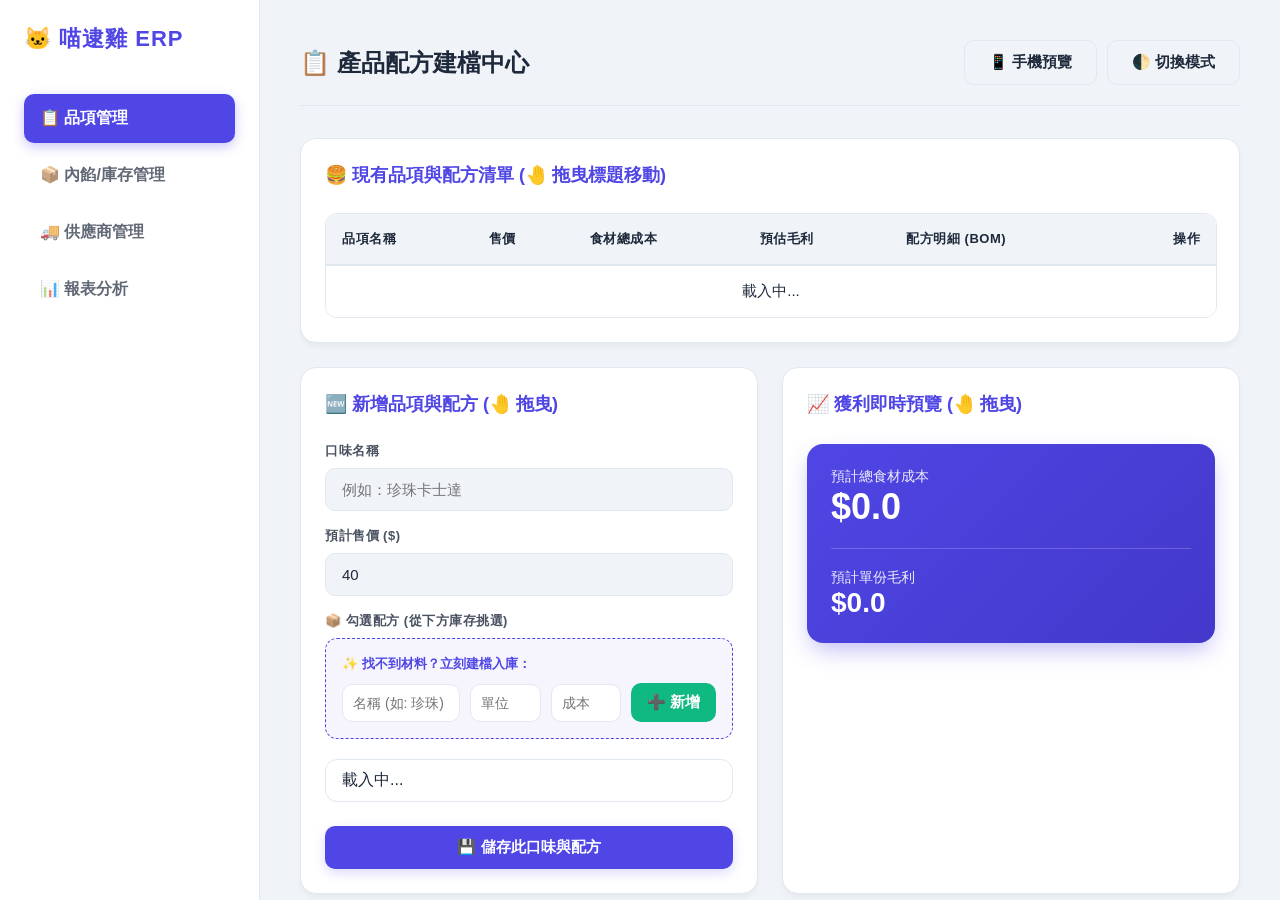
==== commit afc50882: "Update admin.html" ====
--- a/admin.html
+++ b/admin.html
@@ -4,7 +4,7 @@
     <meta charset="UTF-8">
     <meta name="viewport" content="width=device-width, initial-scale=1.0">
     <title>喵逮雞 ERP - 系統管理中心</title>
-    <link href="https://fonts.googleapis.com/css2?family=Noto+Sans+TC:wght@400;700;900&display=swap" rel="stylesheet">
+    <link href="[https://fonts.googleapis.com/css2?family=Noto+Sans+TC:wght@400;700;900&display=swap](https://fonts.googleapis.com/css2?family=Noto+Sans+TC:wght@400;700;900&display=swap)" rel="stylesheet">
     <style>
         :root { --bg: #f0f4f8; --card: #ffffff; --text: #1e293b; --primary: #4f46e5; --primary-hover: #4338ca; --border: #e2e8f0; --success: #10b981; --danger: #ef4444; --warning: #f59e0b;}
         [data-theme="dark"] { --bg: #0f172a; --card: #1e293b; --text: #f8fafc; --primary: #6366f1; --primary-hover: #818cf8; --border: #334155; --success: #34d399; --danger: #f87171; --warning: #fbbf24;}
@@ -24,7 +24,6 @@
         .btn-group { display: flex; gap: 10px; }
         .grid { display: grid; grid-template-columns: 1fr 1fr; gap: 24px; }
         
-        /* 🌟 拖曳區塊的專屬樣式 */
         .card { background: var(--card); padding: 24px; border-radius: 16px; border: 1px solid var(--border); box-shadow: 0 4px 6px -1px rgba(0,0,0,0.05); margin-bottom: 24px; transition: transform 0.2s, box-shadow 0.2s; }
         .card.dragging { opacity: 0.5; transform: scale(0.98); box-shadow: 0 10px 25px rgba(0,0,0,0.1); }
         .card.drag-over { border: 2px dashed var(--primary); transform: scale(1.02); }
@@ -108,7 +107,7 @@
 
 <div class="sidebar">
     <div class="logo">🐱 喵逮雞 ERP</div>
-    <div class="nav-item active" onclick="switchPage('products', this)">📋 品項管理 (11)</div>
+    <div class="nav-item active" onclick="switchPage('products', this)">📋 品項管理</div>
     <div class="nav-item" onclick="switchPage('inventory', this)">📦 內餡/庫存管理</div>
     <div class="nav-item" onclick="switchPage('suppliers', this)">🚚 供應商管理</div>
     <div class="nav-item" onclick="switchPage('reports', this)">📊 報表分析</div>
@@ -259,9 +258,9 @@
 </div>
 
 <script>
-    const API_URL = "https://whatthemeownews-erp-backend-324921111026.europe-west1.run.app";
+    const API_URL = "[https://whatthemeownews-erp-backend-324921111026.europe-west1.run.app](https://whatthemeownews-erp-backend-324921111026.europe-west1.run.app)";
     let materials = [];
-    let productsList = []; // 儲存所有品項資料供編輯使用
+    let productsList = []; 
 
     function switchPage(pageId, element) {
         document.querySelectorAll('.nav-item').forEach(el => el.classList.remove('active'));
@@ -281,9 +280,6 @@
         document.getElementById('mobileToggleBtn').textContent = document.body.classList.contains('simulate-mobile') ? '💻 電腦模式' : '📱 手機預覽';
     }
 
-    // ==========================================
-    // 🌟 魔法：HTML5 拖曳區塊功能 (Drag & Drop)
-    // ==========================================
     function initDragAndDrop() {
         const cards = document.querySelectorAll('.drag-card');
         let draggedCard = null;
@@ -292,7 +288,6 @@
             card.setAttribute('draggable', true);
             
             card.addEventListener('dragstart', function(e) {
-                // 點擊輸入框時不要觸發拖曳
                 if(['INPUT', 'BUTTON', 'SELECT', 'LABEL'].includes(e.target.tagName)) {
                     e.preventDefault(); return;
                 }
@@ -306,9 +301,7 @@
                 draggedCard = null;
             });
 
-            card.addEventListener('dragover', function(e) {
-                e.preventDefault(); // 允許放下
-            });
+            card.addEventListener('dragover', function(e) { e.preventDefault(); });
 
             card.addEventListener('dragenter', function(e) {
                 e.preventDefault();
@@ -323,7 +316,6 @@
                 e.preventDefault();
                 this.classList.remove('drag-over');
                 if(this !== draggedCard && draggedCard) {
-                    // 交換位置的邏輯
                     const parent = this.parentNode;
                     const allCards = [...parent.querySelectorAll('.drag-card')];
                     const draggedIndex = allCards.indexOf(draggedCard);
@@ -398,7 +390,7 @@
         try {
             const res = await fetch(`${API_URL}/api/admin/products`);
             const result = await res.json();
-            productsList = result.data; // 存入全域供編輯使用
+            productsList = result.data; 
             
             const container = document.getElementById('productTableBody');
             if (productsList.length === 0) {
@@ -421,9 +413,6 @@
         } catch (e) { console.error("載入品項失敗", e); }
     }
 
-    // ==========================================
-    // 📦 材料庫存編輯邏輯
-    // ==========================================
     function openEditModal(id, name, unit, cost, stock) {
         document.getElementById('editMatId').value = id; document.getElementById('editMatName').value = name;
         document.getElementById('editMatUnit').value = unit; document.getElementById('editMatCost').value = cost;
@@ -457,9 +446,6 @@
         } catch (e) { alert("修改失敗"); } finally { btn.textContent = originalText; }
     }
 
-    // ==========================================
-    // 🍔 品項與配方編輯邏輯 (全新)
-    // ==========================================
     function openEditProductModal(productId) {
         const product = productsList.find(p => p.id === productId);
         if(!product) return;
@@ -468,7 +454,6 @@
         document.getElementById('editProdName').value = product.name;
         document.getElementById('editProdPrice').value = product.price;
 
-        // 生成編輯用的 BOM 列表
         const container = document.getElementById('editBomList');
         container.innerHTML = materials.map(m => `
             <div class="bom-item edit-bom-item">
@@ -479,7 +464,6 @@
             </div>
         `).join('');
 
-        // 將該品項現有的配方打勾並填入數量
         product.recipes.forEach(r => {
             const item = [...document.querySelectorAll('.edit-bom-item')].find(el => parseInt(el.querySelector('.mat-check').dataset.id) === r.material_id);
             if(item) {
@@ -527,14 +511,11 @@
             const result = await res.json();
             if(result.status === 'success') {
                 closeEditProductModal();
-                await loadProducts(); // 更新表格
+                await loadProducts(); 
             } else alert(result.message);
         } catch (e) { alert("儲存失敗"); } finally { btn.textContent = originalText; }
     }
 
-    // ==========================================
-    // 新增共用材料與產品邏輯
-    // ==========================================
     async function addMaterial(source) {
         const nameId = source === 'product' ? 'newMatName' : 'invMatName';
         const unitId = source === 'product' ? 'newMatUnit' : 'invMatUnit';
@@ -600,7 +581,7 @@
     }
 
     window.onload = async () => {
-        initDragAndDrop(); // 啟動拖曳功能
+        initDragAndDrop(); 
         await loadMaterials();
         await loadProducts();
     };
